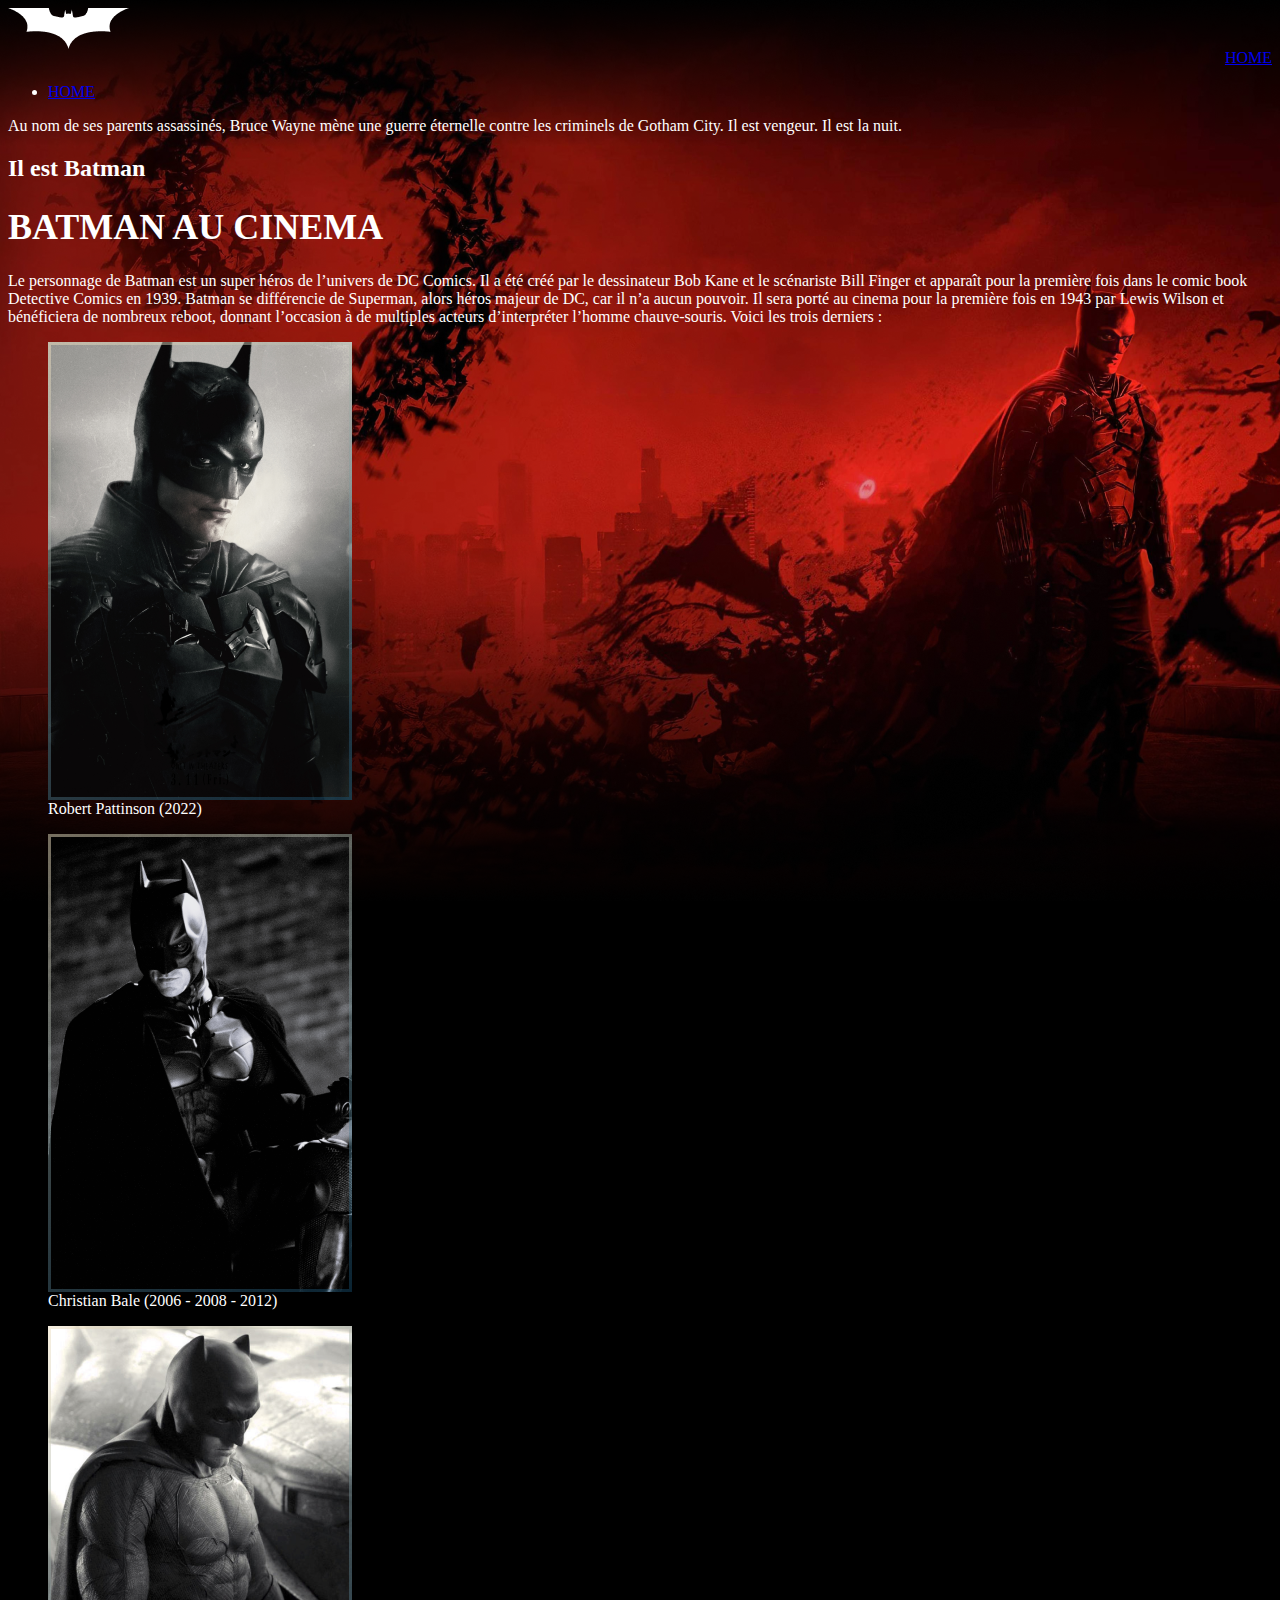
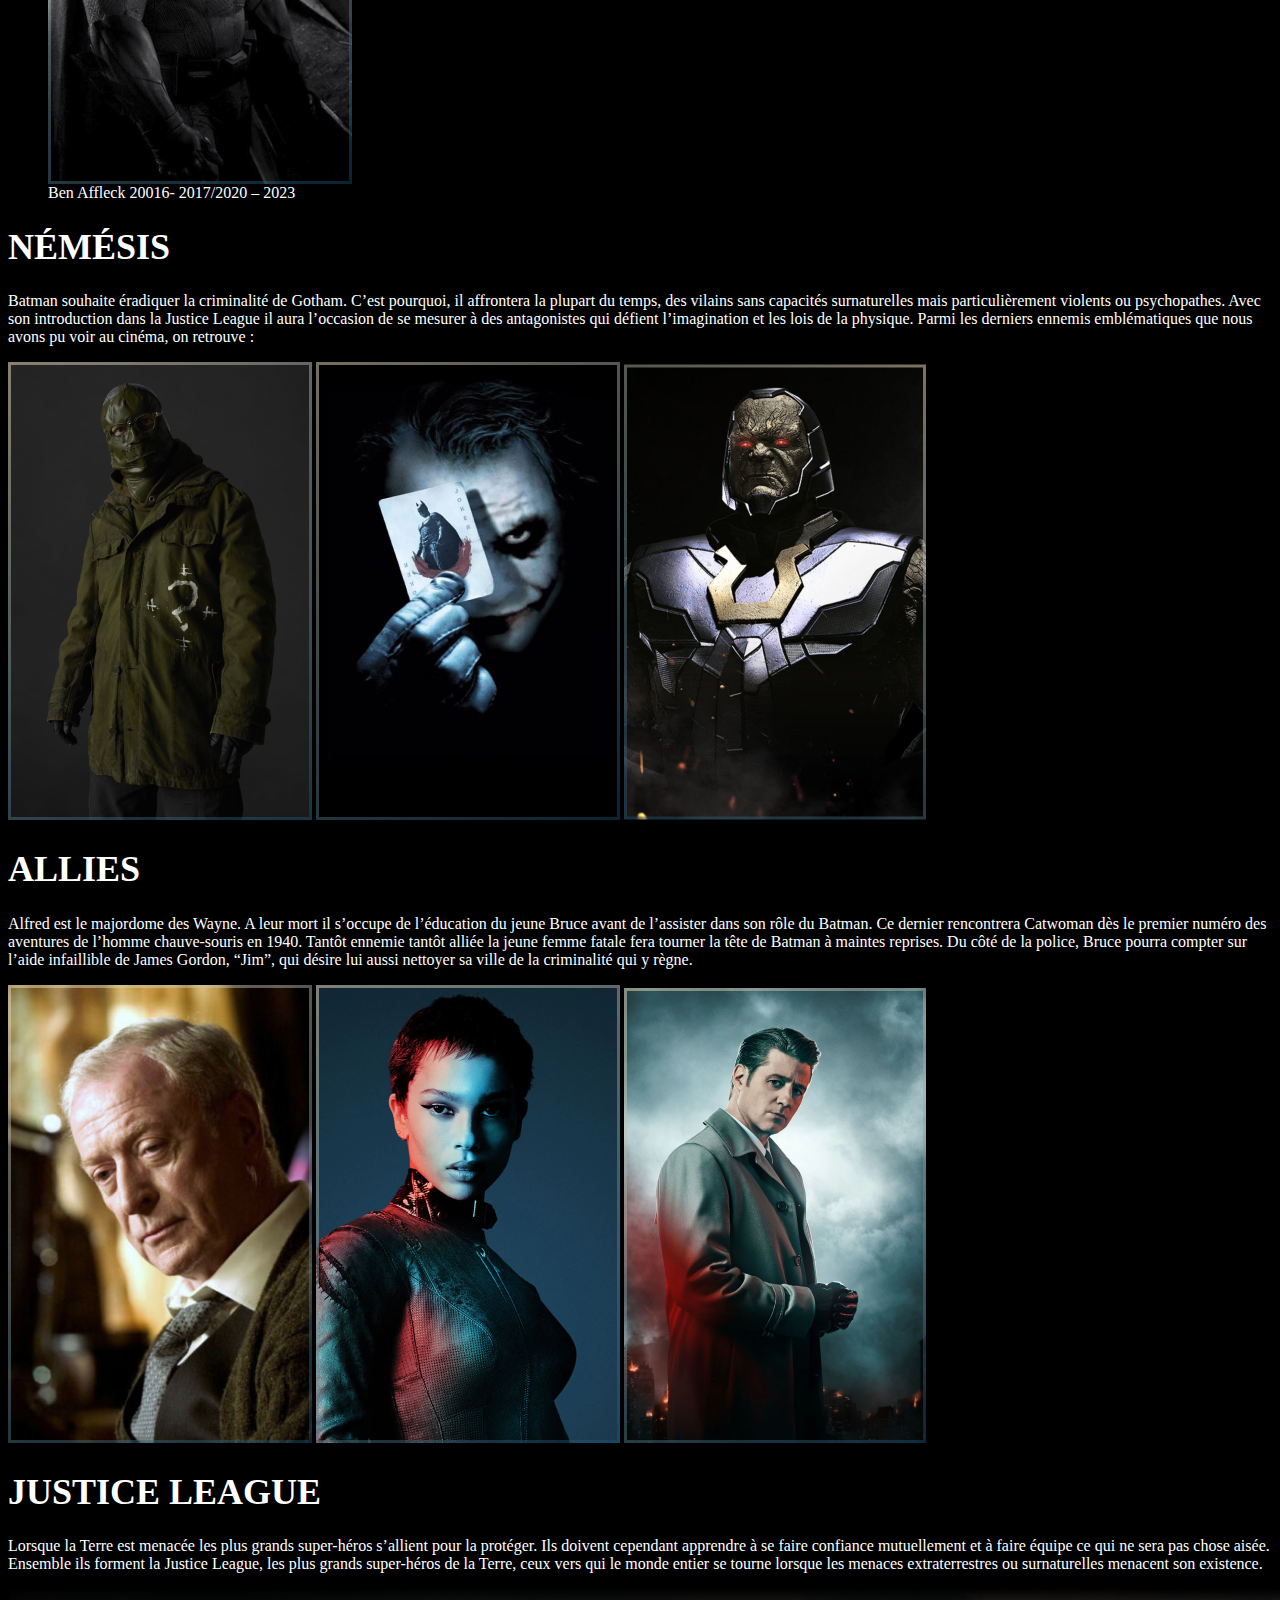
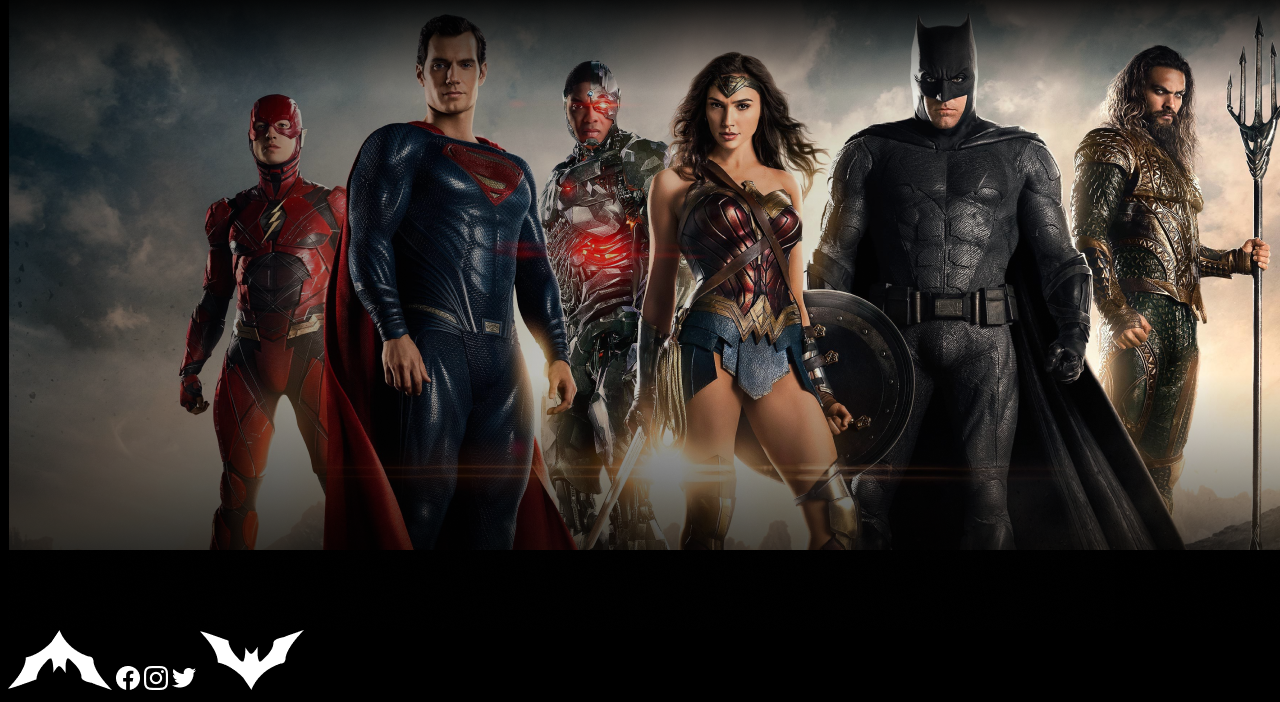
==== index.html @ 9601259c "Add files via upload" ====
<!DOCTYPE>
<html lang="fr">
<head>
    <meta charset="UTF-8">
    <meta http-equiv="X-UA-Compatible" content="IE=edge">
    <meta name="viewport" content="width=device-width, initial-scale=1.0">
    <title>SAYNA-HTMLCSS-BATMAN1</title>
    <link rel="stylesheet" href="styles/styles.css">
</head>
<body>
   <header id="header">
<nav class="container">

    <img src="images/Logos/logohome.png" title="logo" alt="logo home">
    <div id="accueil">
        <a href="/index.html">HOME </a> 
    </div>
        
    <ul>
        <li> <a href="/index.html">HOME </a> </li>
    </ul>
</nav>
<div class="container">
    <div class="context">
        <p>Au nom de ses parents assassinés, Bruce Wayne mène une guerre éternelle contre les criminels de Gotham City. Il est vengeur. Il est la nuit.</p>  

    <h2>Il est Batman</h2>
    </div>
</div>

   </header> 
   <main>
       <section>
           <h1>BATMAN AU CINEMA</h1>
           <p>Le personnage de Batman est un super héros de l’univers de DC Comics. Il a été créé par le dessinateur Bob Kane et le scénariste Bill Finger et apparaît pour la première fois dans le comic book Detective Comics en 1939. Batman se différencie de Superman, alors héros majeur de DC, car il n’a aucun pouvoir. Il sera porté au cinema pour la première fois en 1943 par Lewis Wilson et bénéficiera de nombreux reboot, donnant l’occasion à de multiples acteurs d’interpréter l’homme chauve-souris. Voici les trois derniers :</p>
      
       <figure> 
        <img src="images/Illustrations/Bathome2.png" alt="robert pattinson">
        <figcaption>
            Robert Pattinson (2022)
        </figcaption>
       </figure> 
        
     
       <figure><img src="images/Illustrations/Bathome3.png" alt="Christian Bale">
    <figcaption>Christian Bale (2006 - 2008 - 2012)</figcaption></figure>
    <figure>
        <img src="images/Illustrations/Bathome4.png" alt="ben affleck">
        <figcaption>Ben Affleck 20016- 2017/2020 – 2023</figcaption>    
    </figure>   
    
        </section>

       <section>
           <h1>NÉMÉSIS</h1>
           <p>
            Batman souhaite éradiquer la criminalité de Gotham. C’est pourquoi, il affrontera la plupart du temps, des vilains sans capacités surnaturelles mais particulièrement violents ou psychopathes. Avec son introduction dans la Justice League il aura l’occasion de se mesurer à des antagonistes qui défient l’imagination et les lois de la physique. Parmi les derniers ennemis emblématiques que nous avons pu voir au cinéma, on retrouve :
           </p>
           <img src="images/Illustrations/Bathome5.png">
           <img src="images/Illustrations/Bathome6.png">
           <img src="images/Illustrations/Bathome7.png">

       </section>

       <section>
          <h1>
            ALLIES
          </h1>
            <p>
            Alfred est le majordome des Wayne. A leur mort il s’occupe de l’éducation du jeune Bruce avant de l’assister dans son rôle du Batman. Ce dernier rencontrera Catwoman dès le premier numéro des aventures de l’homme chauve-souris en 1940. Tantôt ennemie tantôt alliée la jeune femme fatale fera tourner la tête de Batman à maintes reprises. Du côté de la police, Bruce pourra compter sur l’aide infaillible de James Gordon, “Jim”, qui désire lui aussi nettoyer sa ville de la criminalité qui y règne.
            </p>
            <img src="images/Illustrations/Bathome9.png">
            <img src="images/Illustrations/Bathome8.png">
            <img src="images/Illustrations/Bathome10.png">
       </section>
<section>
    <h1> JUSTICE LEAGUE</h1>
    <p>Lorsque la Terre est menacée les plus grands super-héros s’allient pour la protéger. Ils doivent cependant apprendre à se faire confiance mutuellement et à faire équipe ce qui ne sera pas chose aisée. Ensemble ils forment la Justice League, les plus grands super-héros de la Terre, ceux vers qui le monde entier se tourne lorsque les menaces extraterrestres ou surnaturelles menacent son existence.</p>
<img src="images/Illustrations/Bathome11.png">
</section>

   </main>
   <aside>
       <img src="images/Logos/logo_bat_flèche.png">
       <img src="images/Logos/icon_facebook.png">
       <img src="images/Logos/icon_ig.png">
       <img src="images/Logos/icon_tw.png">
       <img src="images/Logos/logo_bat_flèche_2.png">

   </aside>
   <footer></footer>
</body>
</html>
---- styles/styles.css ----
body{
background-color: black;
background-image: url(../images/Illustrations/Bathome1.png);
background-repeat: no-repeat;
background-attachment: scroll;
color: #FFFF;
}
h1{
    font-family: url(/fonts/Rajdhani/Rajdhani-Medium.ttf);
    font-size: 36px;
}
#accueil{
    text-align: right;
    color: #FFFF;
}
figure{
    display: block;
  margin-top: 1em;
  margin-bottom: 1em;
  margin-left: 40px;
  margin-right: 40px;
}
aside
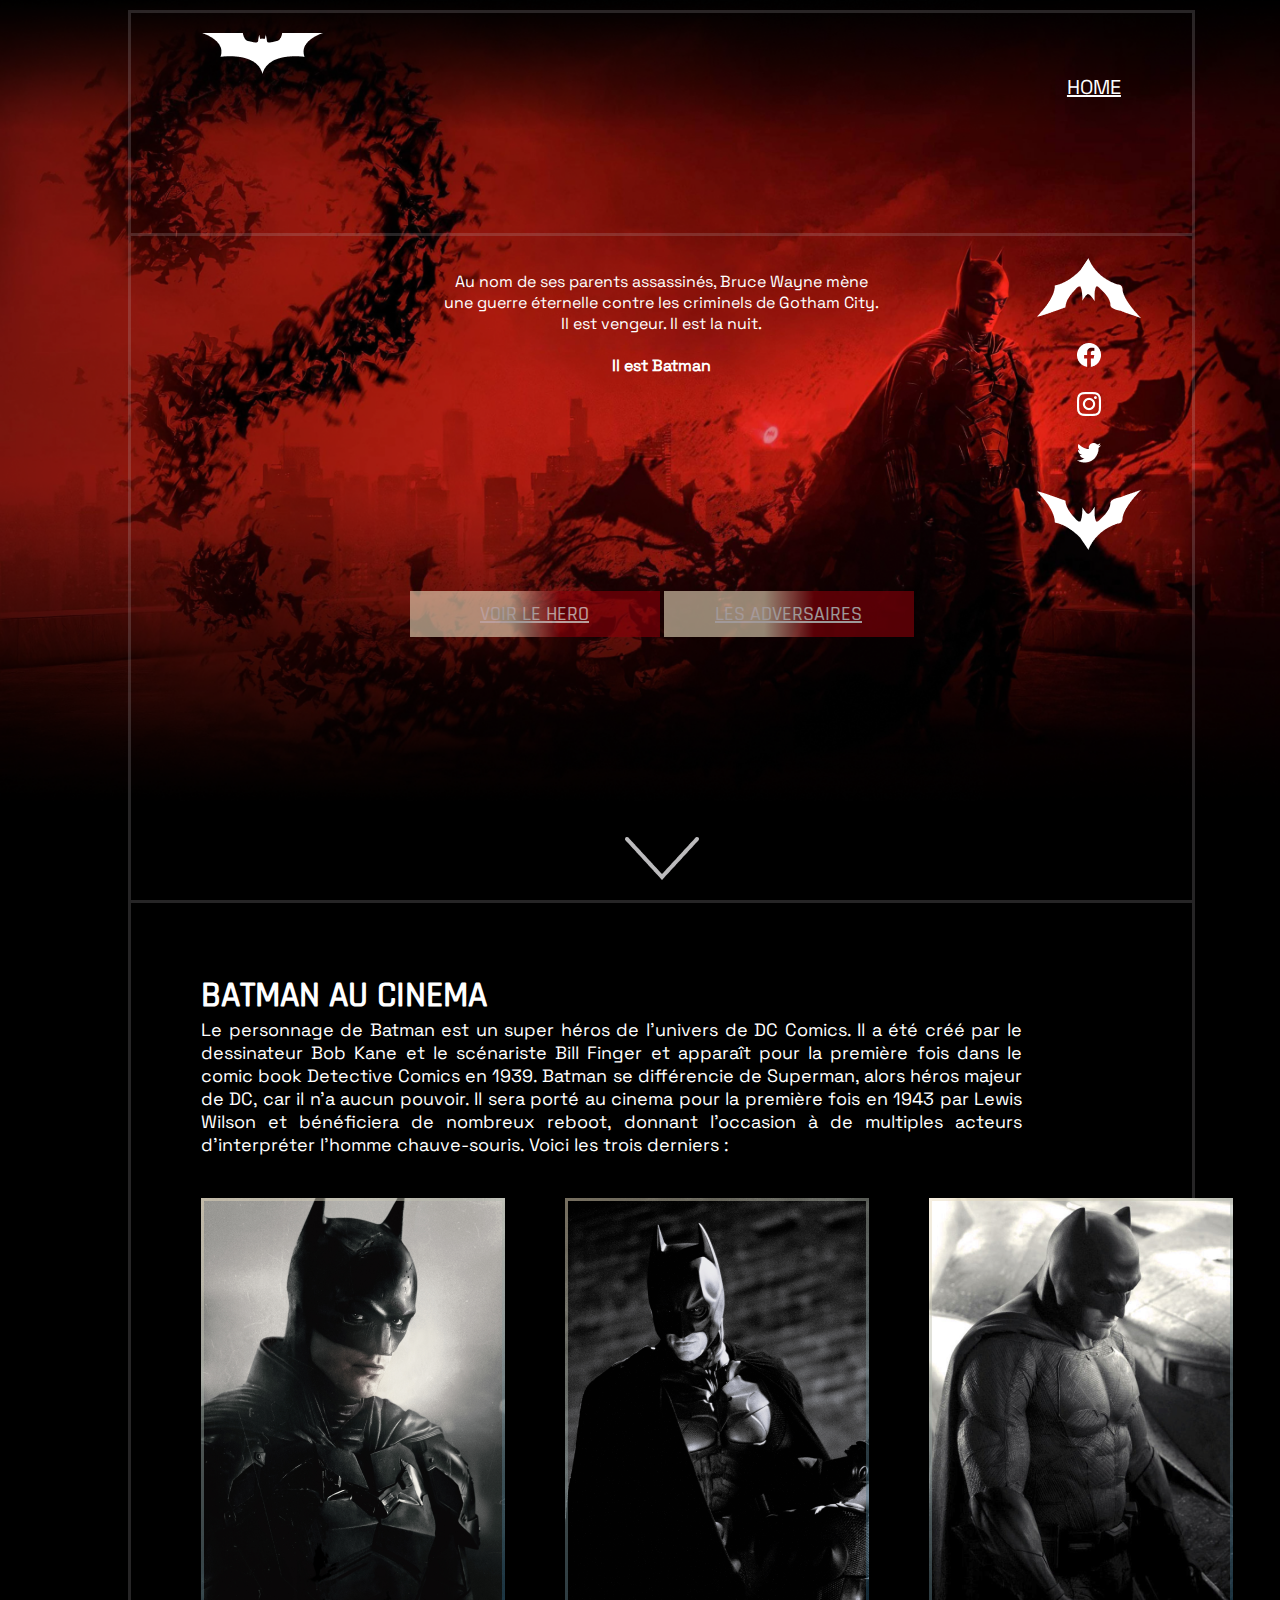
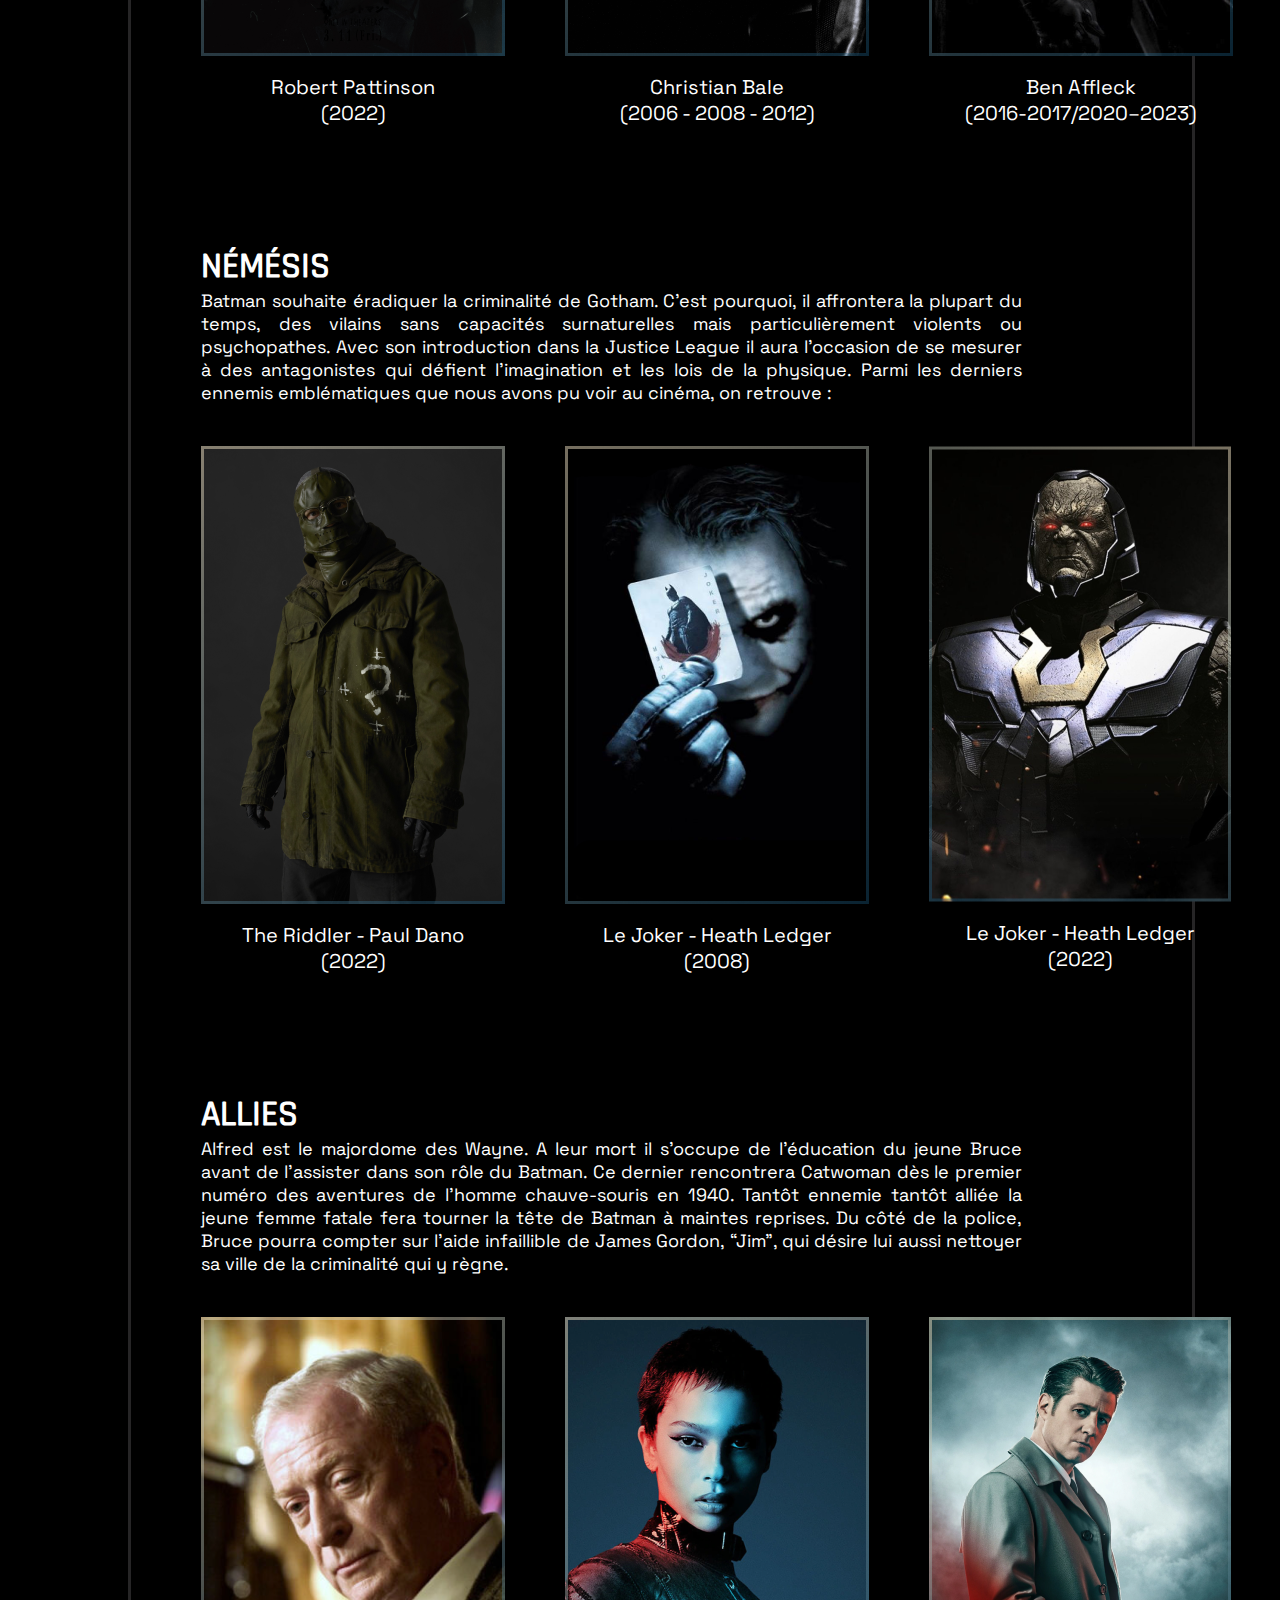
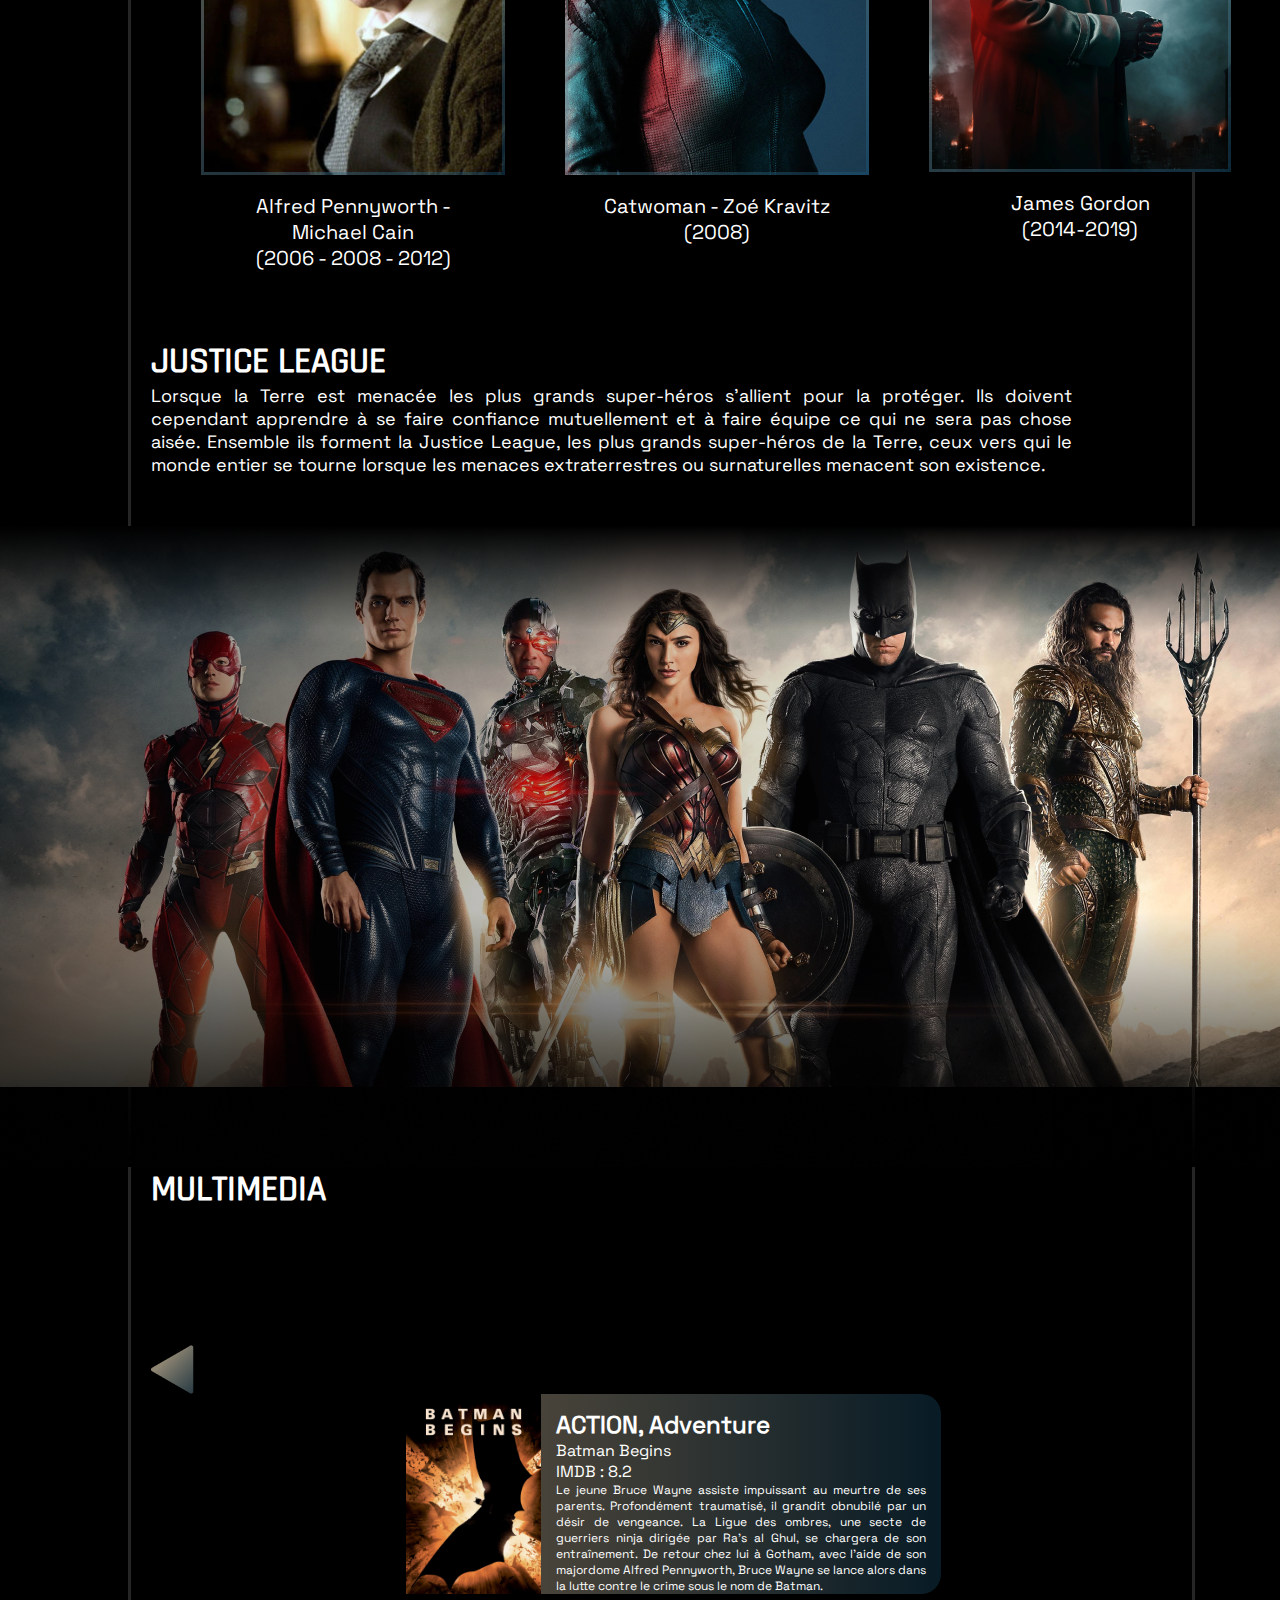
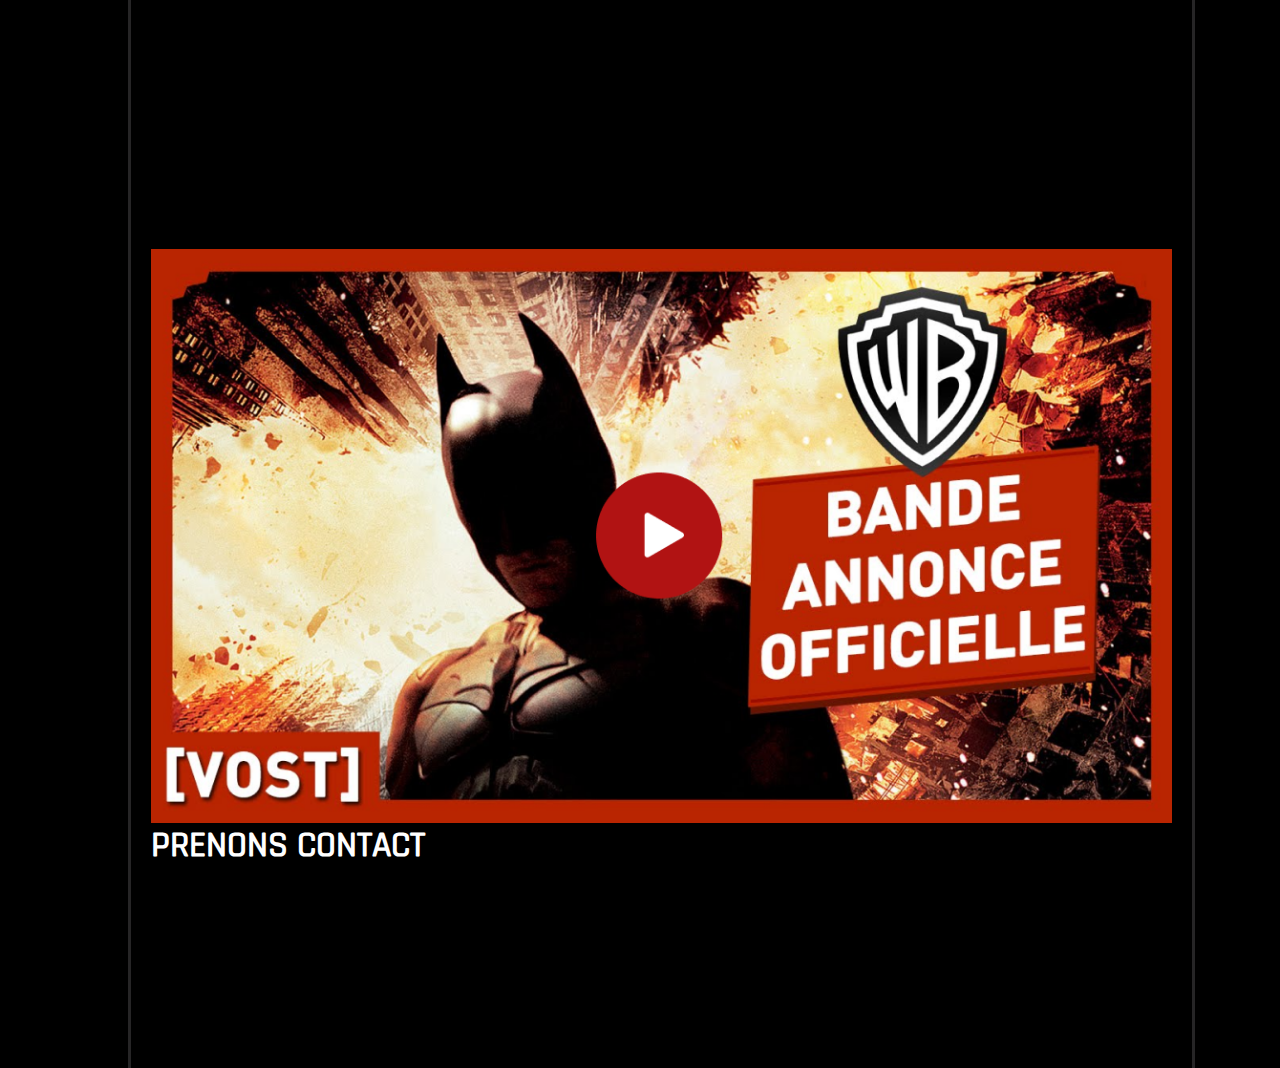
==== commit ab03600f: "Add files via upload" ====
--- a/index.html
+++ b/index.html
@@ -9,85 +9,142 @@
 </head>
 <body>
    <header id="header">
-<nav class="container">
+       <!--Barre de navigation Home+logo-->
+        <nav class="container">
+            <a href="index.html">
+            <img class="logo" src="images/Logos/logohome.png" title="logo" alt="logo home">
+            </a>
+            <div id="accueil"><a class="home-btn" href="index.html" target="blank">HOME </a></div>
+        </nav>
+    </header>     
+    <!--navigation a droite, logo social-->
+        <div>
+            <aside>
+                <a href="#header"><img src="images/Logos/logo_bat_flèche.png"></a><br>
+                <img src="images/Logos/icon_facebook.png" alt="logofacebook" ><br>
+                <img src="images/Logos/icon_ig.png" alt="logoinsta" ><br>
+                <img src="images/Logos/icon_tw.png" alt="logotw" ><br>
+                <img src="images/Logos/logo_bat_flèche_2.png"> 
+            </aside>
+        </div>
+  
+   <!--Texte Intro, bouton-->
+   <div class="intro">
+        <div class="context">
+            <p>Au nom de ses parents assassinés, Bruce Wayne mène <br/> une guerre éternelle contre les criminels de Gotham City. <br/> Il est vengeur. Il est la nuit.</p> <br>
 
-    <img src="images/Logos/logohome.png" title="logo" alt="logo home">
-    <div id="accueil">
-        <a href="/index.html">HOME </a> 
+           <strong>Il est Batman</strong>
+        </div>
+        <div class="btn">
+            <button class="bouton" type="button"><a href="#cinema" class="btn">VOIR LE HERO</a></button>
+            <button class="bouton" type="button"><a href="#nemesis" class="btn"> LES ADVERSAIRES</a></button>
+        </div> 
+        <div class="fleche">
+<img src="./images/Logos/flèche_down_header.png">
+        </div>
     </div>
+           
+    
         
-    <ul>
-        <li> <a href="/index.html">HOME </a> </li>
-    </ul>
-</nav>
-<div class="container">
-    <div class="context">
-        <p>Au nom de ses parents assassinés, Bruce Wayne mène une guerre éternelle contre les criminels de Gotham City. Il est vengeur. Il est la nuit.</p>  
-
-    <h2>Il est Batman</h2>
-    </div>
-</div>
-
-   </header> 
+    <!--Contenu cinema-->
    <main>
-       <section>
+       <section id="cinema" class="--Contenu">
            <h1>BATMAN AU CINEMA</h1>
-           <p>Le personnage de Batman est un super héros de l’univers de DC Comics. Il a été créé par le dessinateur Bob Kane et le scénariste Bill Finger et apparaît pour la première fois dans le comic book Detective Comics en 1939. Batman se différencie de Superman, alors héros majeur de DC, car il n’a aucun pouvoir. Il sera porté au cinema pour la première fois en 1943 par Lewis Wilson et bénéficiera de nombreux reboot, donnant l’occasion à de multiples acteurs d’interpréter l’homme chauve-souris. Voici les trois derniers :</p>
-      
-       <figure> 
-        <img src="images/Illustrations/Bathome2.png" alt="robert pattinson">
-        <figcaption>
-            Robert Pattinson (2022)
-        </figcaption>
-       </figure> 
-        
-     
-       <figure><img src="images/Illustrations/Bathome3.png" alt="Christian Bale">
-    <figcaption>Christian Bale (2006 - 2008 - 2012)</figcaption></figure>
-    <figure>
-        <img src="images/Illustrations/Bathome4.png" alt="ben affleck">
-        <figcaption>Ben Affleck 20016- 2017/2020 – 2023</figcaption>    
-    </figure>   
-    
+           <p class="txt1">Le personnage de Batman est un super héros de l’univers de DC Comics. Il a été créé par le dessinateur Bob Kane et le scénariste Bill Finger et apparaît pour la première fois dans le comic book Detective Comics en 1939. Batman se différencie de Superman, alors héros majeur de DC, car il n’a aucun pouvoir. Il sera porté au cinema pour la première fois en 1943 par Lewis Wilson et bénéficiera de nombreux reboot, donnant l’occasion à de multiples acteurs d’interpréter l’homme chauve-souris. Voici les trois derniers :</p>
+            <br> <br>
+           <div style="display: inline-flex;">
+                <div>
+                    <img src="images/Illustrations/Bathome2.png" alt="robert pattinson"> <br>
+                    <p>Robert Pattinson <br> (2022) </p>
+                </div>
+                <div>
+                    <img src="images/Illustrations/Bathome3.png" alt="Christian Bale"> <br>
+                    <p>Christian Bale <br>(2006 - 2008 - 2012)</p>
+                </div>
+                <div>
+                    <img src="images/Illustrations/Bathome4.png" alt="ben affleck"> <br>
+                    <p>Ben Affleck <br>(2016-2017/2020–2023) </p>
+                </div>
+               
+            </div>
         </section>
 
-       <section>
+       <section id="nemesis" class="--Contenu">
            <h1>NÉMÉSIS</h1>
-           <p>
-            Batman souhaite éradiquer la criminalité de Gotham. C’est pourquoi, il affrontera la plupart du temps, des vilains sans capacités surnaturelles mais particulièrement violents ou psychopathes. Avec son introduction dans la Justice League il aura l’occasion de se mesurer à des antagonistes qui défient l’imagination et les lois de la physique. Parmi les derniers ennemis emblématiques que nous avons pu voir au cinéma, on retrouve :
-           </p>
-           <img src="images/Illustrations/Bathome5.png">
-           <img src="images/Illustrations/Bathome6.png">
-           <img src="images/Illustrations/Bathome7.png">
-
+           <p class="txt2">Batman souhaite éradiquer la criminalité de Gotham. C’est pourquoi, il affrontera la plupart du temps, des vilains sans capacités surnaturelles mais particulièrement violents ou psychopathes. Avec son introduction dans la Justice League il aura l’occasion de se mesurer à des antagonistes qui défient l’imagination et les lois de la physique. Parmi les derniers ennemis emblématiques que nous avons pu voir au cinéma, on retrouve :</p>
+           <br> <br>
+           <div style="display: inline-flex;">
+                <div>
+                    <img src="images/Illustrations/Bathome5.png">
+                    <p>The Riddler - Paul Dano <br> (2022) </p>
+                </div>
+                <div>
+                    <img src="images/Illustrations/Bathome6.png">
+                    <p>Le Joker - Heath Ledger <br>(2008)</p>
+                </div>
+            
+                <div>
+                    <img src="images/Illustrations/Bathome7.png">
+                    <p>Le Joker - Heath Ledger <br>(2022)</p>
+                </div>
+                
+           </div>
        </section>
 
-       <section>
-          <h1>
-            ALLIES
-          </h1>
-            <p>
-            Alfred est le majordome des Wayne. A leur mort il s’occupe de l’éducation du jeune Bruce avant de l’assister dans son rôle du Batman. Ce dernier rencontrera Catwoman dès le premier numéro des aventures de l’homme chauve-souris en 1940. Tantôt ennemie tantôt alliée la jeune femme fatale fera tourner la tête de Batman à maintes reprises. Du côté de la police, Bruce pourra compter sur l’aide infaillible de James Gordon, “Jim”, qui désire lui aussi nettoyer sa ville de la criminalité qui y règne.
-            </p>
-            <img src="images/Illustrations/Bathome9.png">
-            <img src="images/Illustrations/Bathome8.png">
-            <img src="images/Illustrations/Bathome10.png">
-       </section>
-<section>
-    <h1> JUSTICE LEAGUE</h1>
-    <p>Lorsque la Terre est menacée les plus grands super-héros s’allient pour la protéger. Ils doivent cependant apprendre à se faire confiance mutuellement et à faire équipe ce qui ne sera pas chose aisée. Ensemble ils forment la Justice League, les plus grands super-héros de la Terre, ceux vers qui le monde entier se tourne lorsque les menaces extraterrestres ou surnaturelles menacent son existence.</p>
-<img src="images/Illustrations/Bathome11.png">
-</section>
+       <section id="allies" class="--Contenu">
+          <h1>ALLIES</h1>
+            <p class="txt3">Alfred est le majordome des Wayne. A leur mort il s’occupe de l’éducation du jeune Bruce avant de l’assister dans son rôle du Batman. Ce dernier rencontrera Catwoman dès le premier numéro des aventures de l’homme chauve-souris en 1940. Tantôt ennemie tantôt alliée la jeune femme fatale fera tourner la tête de Batman à maintes reprises. Du côté de la police, Bruce pourra compter sur l’aide infaillible de James Gordon, “Jim”, qui désire lui aussi nettoyer sa ville de la criminalité qui y règne.</p>
+            <br> <br>
+            <div style="display: inline-flex;">
+                
+                <div>
+                    <img src="images/Illustrations/Bathome9.png">
+                    <p>Alfred Pennyworth - Michael Cain <br>(2006 - 2008 - 2012)</p>
+                </div>
+                <div>
+                    <img src="images/Illustrations/Bathome8.png">
+                    <p>Catwoman - Zoé Kravitz<br>(2008)</p>
+                </div>
+              <div>
+                <img src="images/Illustrations/Bathome10.png">
+                <p>James Gordon<br>(2014-2019)</p>
+              </div>     
+            </div>
+        </section>
+        <section class="justice">
+            <h1> JUSTICE LEAGUE</h1>
+            <p class="txt4">Lorsque la Terre est menacée les plus grands super-héros s’allient pour la protéger. Ils doivent cependant apprendre à se faire confiance mutuellement et à faire équipe ce qui ne sera pas chose aisée. Ensemble ils forment la Justice League, les plus grands super-héros de la Terre, ceux vers qui le monde entier se tourne lorsque les menaces extraterrestres ou surnaturelles menacent son existence.</p>
+            <div>
+     <img src="images/Illustrations/Bathome11.png" alt="justiceleague">
 
-   </main>
-   <aside>
-       <img src="images/Logos/logo_bat_flèche.png">
-       <img src="images/Logos/icon_facebook.png">
-       <img src="images/Logos/icon_ig.png">
-       <img src="images/Logos/icon_tw.png">
-       <img src="images/Logos/logo_bat_flèche_2.png">
+            </div>
+        </section>
+        <!--Contenu multimedia-->
+        <section id="multimedia">
+            <h1>MULTIMEDIA</h1>
+            <div>
+               <div class="iconfleche"><img src="./images/Logos/icon_flèche_1.png" ></div> 
+                <div class="batbegins">
+                    <img src="./images/Illustrations/Bathome_ba1.png">
+                    <div class="action" style="display: block;">
+                        <h2>ACTION, Adventure</h2>
+                        <p>Batman Begins</p>
+                        <p>IMDB : 8.2</p>
+                        <p class="txt5">Le jeune Bruce Wayne assiste impuissant au meurtre de ses parents. Profondément traumatisé, il grandit obnubilé par un désir de vengeance. La Ligue des ombres, une secte de guerriers ninja dirigée par Ra's al Ghul, se chargera de son entraînement. De retour chez lui à Gotham, avec l'aide de son majordome Alfred Pennyworth, Bruce Wayne se lance alors dans la lutte contre le crime sous le nom de Batman.</p>
+                    </div>    
+                </div>
+            </div>
+            <div class="video">
+                <a href="https://www.youtube.com/watch?v=jXrFsn9pcZY">  <img src="./images/Illustrations/Bathome_ba2.png" alt="affiche multimedia" width="100%"></a>
+          
+            </div>
+        </section>
+        <section id="contact">
+<h1>PRENONS CONTACT</h1>
 
-   </aside>
+        </section>
    <footer></footer>
+    </main>
+   
 </body>
 </html>--- a/styles/styles.css
+++ b/styles/styles.css
@@ -1,23 +1,169 @@
+
+/*police*/ 
+
+@font-face{
+    font-family: 'Rajdhani-Medium';
+    src: local("Rajdhani"), url(../fonts/Rajdhani/Rajdhani-Medium.ttf)
+}
+@font-face{
+   font-family: 'SpaceGrotesk-Bold';
+   src: url(../fonts/SpaceGrotesk/SpaceGrotesk-Bold.ttf);
+}
+@font-face{
+    font-family: 'SpaceGrotesk-Regular';
+    src: url(../fonts/SpaceGrotesk/SpaceGrotesk-Regular.ttf);
+}
 body{
 background-color: black;
 background-image: url(../images/Illustrations/Bathome1.png);
+background-size: 100%;
+margin-top: 10;
 background-repeat: no-repeat;
 background-attachment: scroll;
-color: #FFFF;
+font-family: 'SpaceGrotesk-Regular';
+color: white;
 }
-h1{
-    font-family: url(/fonts/Rajdhani/Rajdhani-Medium.ttf);
+*{
+    margin: 0px;
+    padding: 0px;
+    box-sizing: border-box; 
+}
+header {
+    padding: 70px 102px 102px 102px;
+    border: 3px solid rgba(188, 187, 189, 0.2);
+    height: 132px;
+    padding: 20px;
+    padding-bottom: 200px;
+    border-bottom: none;
+    margin-left: 10%;
+    margin-right: 85px;
+
+}
+aside{
+    float: right;
+    position: fixed;
+    margin-left: 81%;
+    text-align: center;
+}
+aside img{
+    margin-top: 25px;
+}
+.container{
+    width: 90%;
+    margin: auto;
+}
+ .context{
+     text-align: center;
+
+}
+
+
+    h1{
+    font-family: 'Rajdhani-Medium';
     font-size: 36px;
 }
 #accueil{
     text-align: right;
     color: #FFFF;
 }
-figure{
+.home-btn{
+    color: #FFFF;
+    font-family: url(/fonts/Rajdhani/Rajdhani-Medium.ttf);
+    font-size: 20px;
+
+}
+.btn{
+    margin-top: 100px;
+    color: white;
+    text-align: center;
+}
+.fleche{
+    margin-top: 200px;
+   text-align: center;
+}
+main {
+    border: 3px solid rgba(188, 187, 189, 0.2);
+    padding: 20px;
+    padding-bottom: 200px;
+    border-top: none;
+    border-bottom: none;
+    margin-left: 10%;
+    margin-right: 85px;
+    text-align: justify;
+}
+.intro{
+    border: 3px solid rgba(188, 187, 189, 0.2);
+    padding: 20px;
+    margin-left: 10%;
+    margin-right: 85px
+}
+
+.bouton{
+    color: white;
+    border: none;
+    margin-top: 100px;
+   
+    padding: 10px 50px;
+    font-family: 'Rajdhani-Medium';
+    font-size: 20px;
+    background: linear-gradient(to right,rgb(237, 222, 191) 40%, rgb(138, 0, 9)60%);
+width: 250px;
+    display: inline-block;
+    text-align: center;
+    background-color: transparent;
+    opacity: 0.6;
+    
+}  
+
+.context{
+    text-align: center;
+    padding: 15px;
+    margin: 0 auto;
+}
+.txt1 , .txt2 , .txt3 , .txt4{
+    padding-right: 100px;
+    text-align: justify;
+    font-size: 18px;
+}
+.--Contenu{
+    padding: 50px ;
+}
+.--Contenu div div{
     display: block;
-  margin-top: 1em;
-  margin-bottom: 1em;
-  margin-left: 40px;
-  margin-right: 40px;
+    padding-right: 60px;
+    
+    
 }
-aside+.--Contenu div p{
+    text-align: center;
+    font-size: 20px;
+    margin: 18px;
+}
+
+.justice div{
+    margin-left: -20%;
+    margin-top: 50px;
+}
+/*contenu multimedia*/
+.iconfleche{
+    margin-top: 13% ;
+}
+.batbegins{
+    display: flex;
+    height: 200px;
+    margin-left: 25%;
+}
+.txt5{
+    font-size: 12px;
+}
+.action{
+    width: 400px;
+    padding: 15px;
+    background: linear-gradient(to right, rgba(240, 223, 191, 0.3),rgba(25,90,125,0.3));
+    border-top-right-radius: 20px;
+   border-bottom-right-radius: 20px;
+
+}
+.video{
+    margin-top: 25%;
+}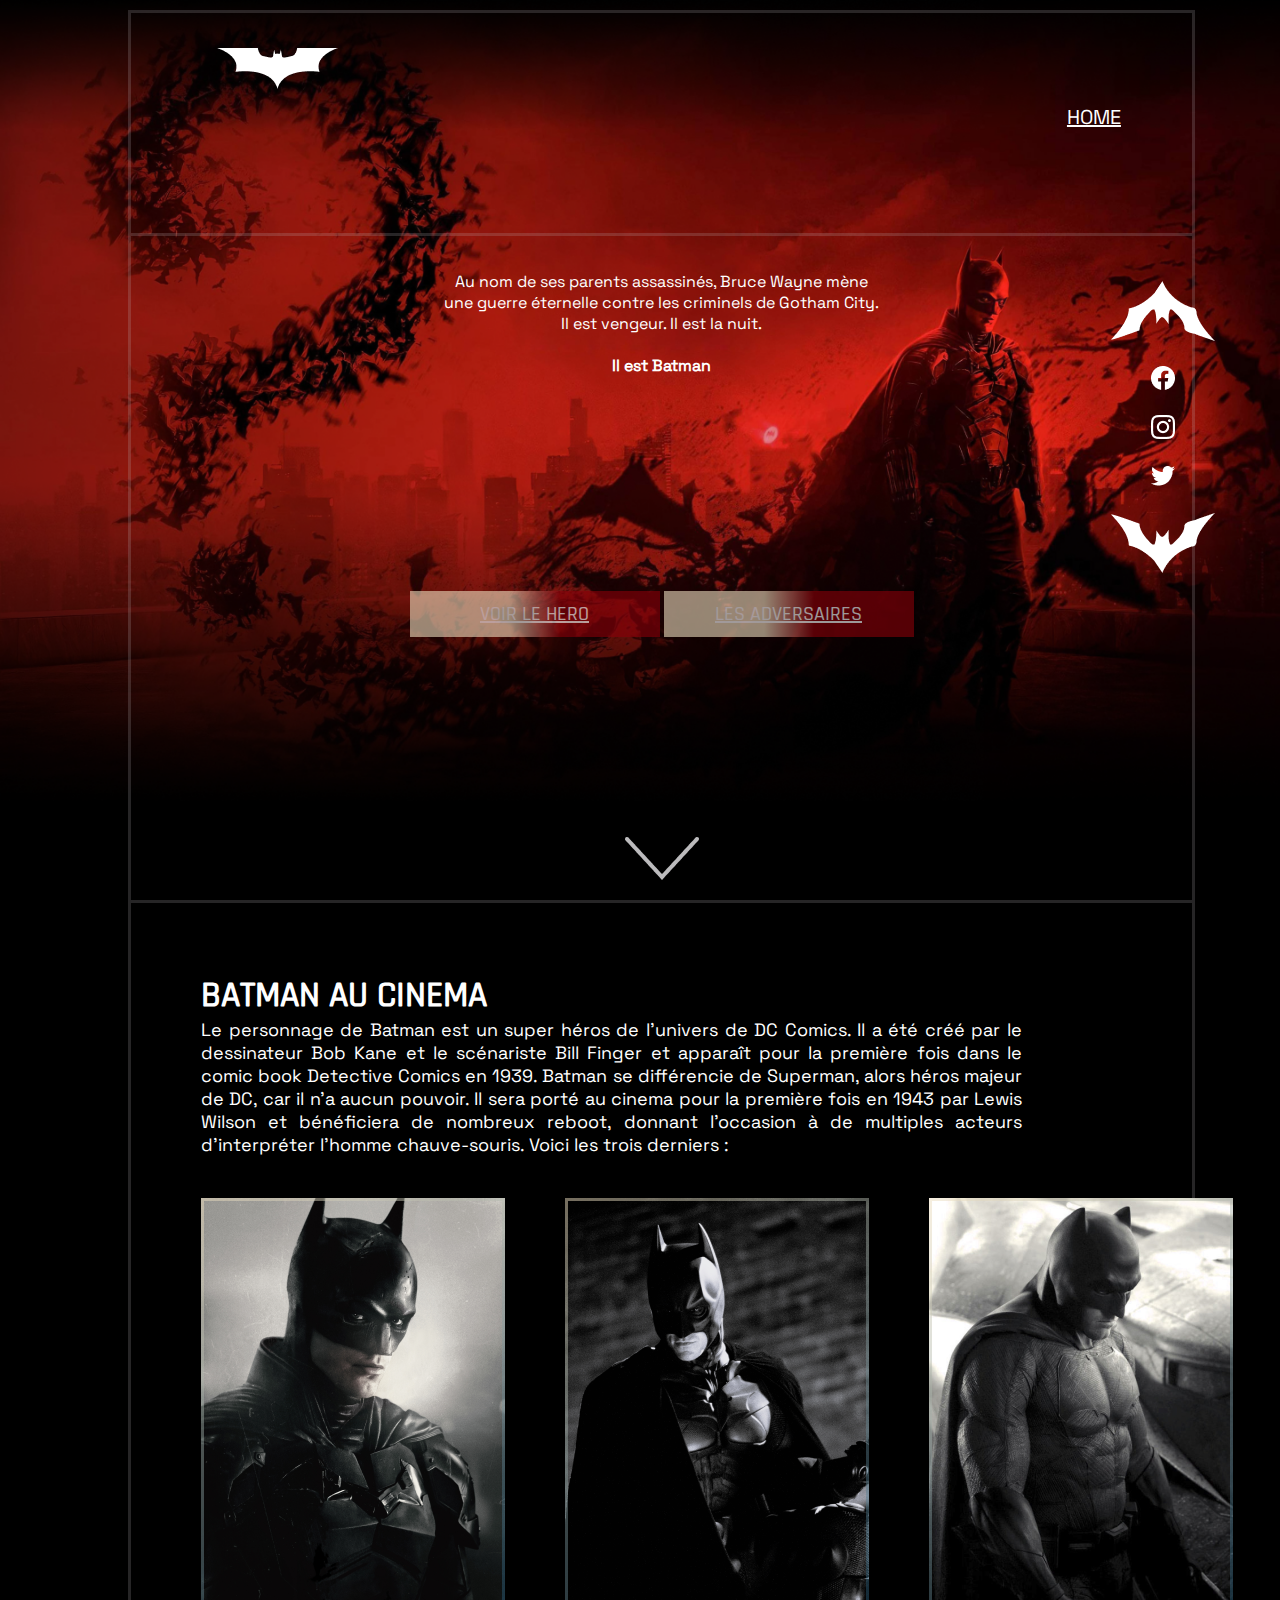
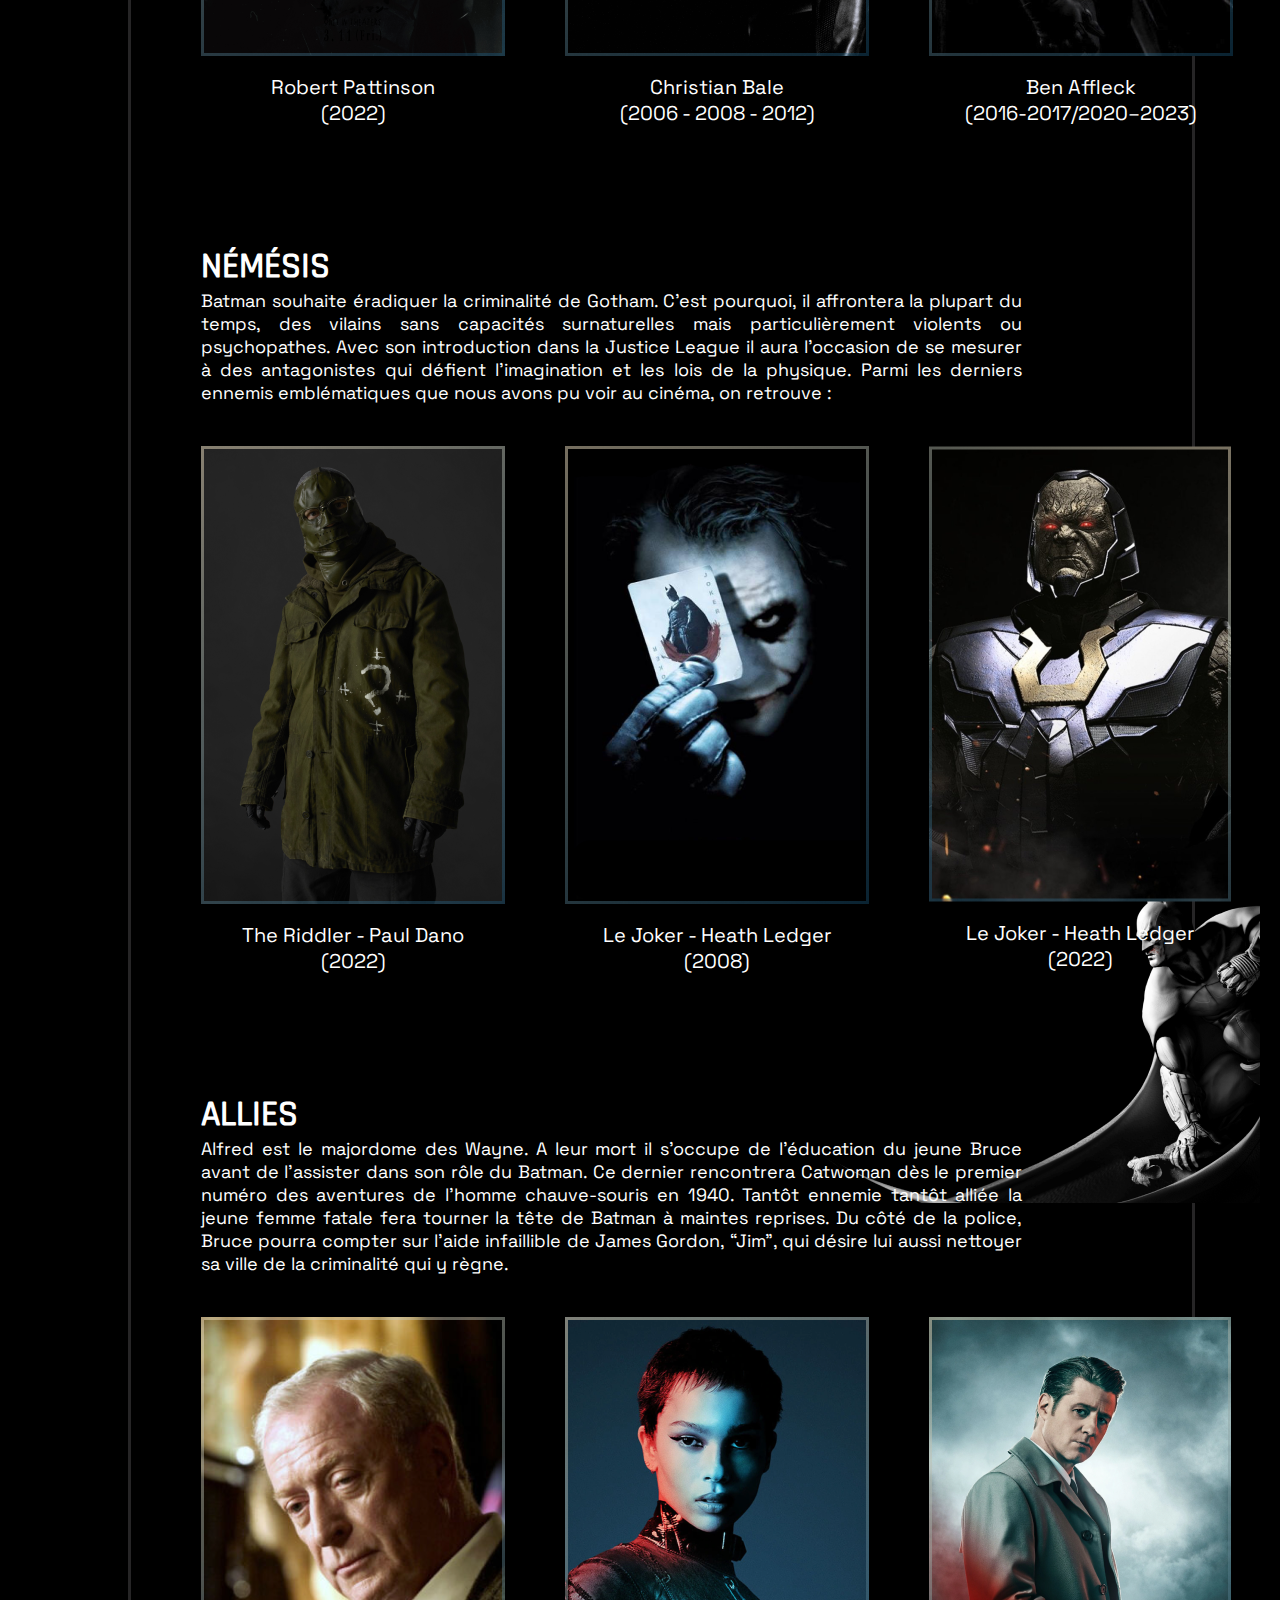
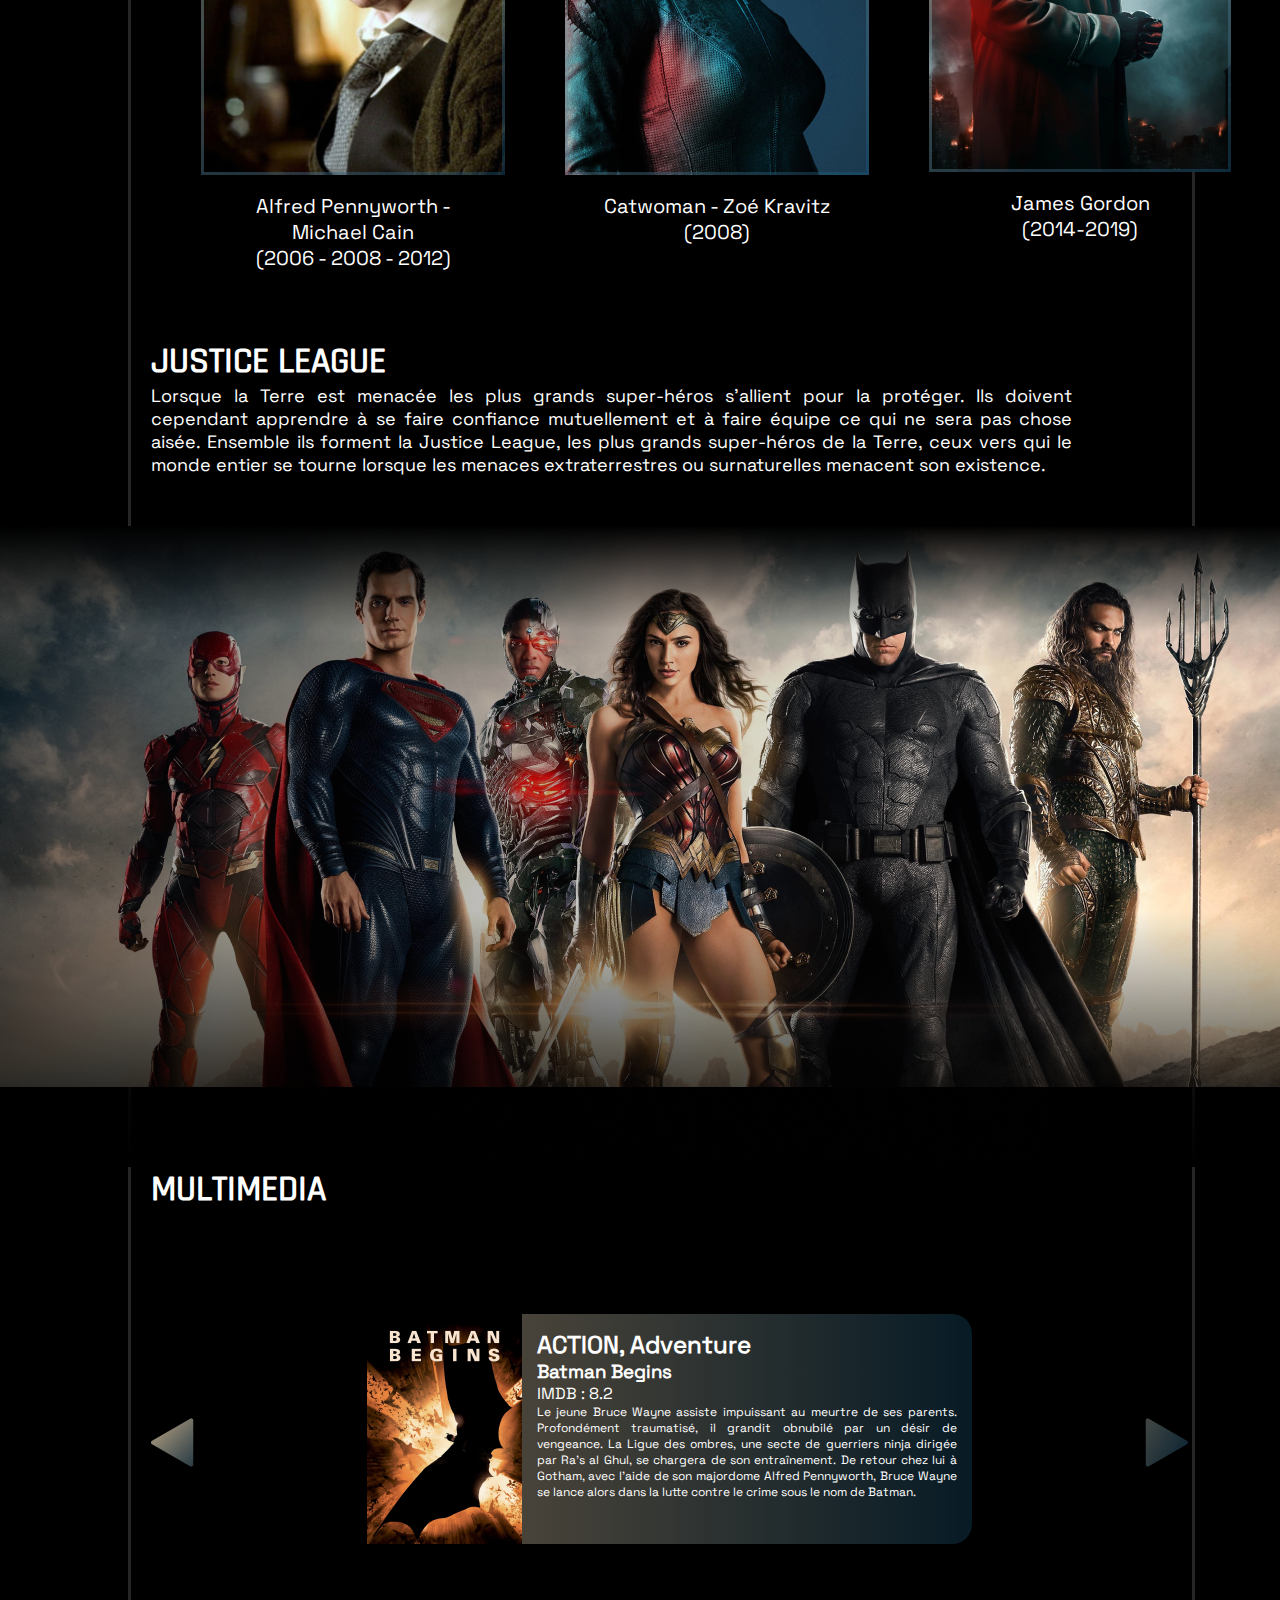
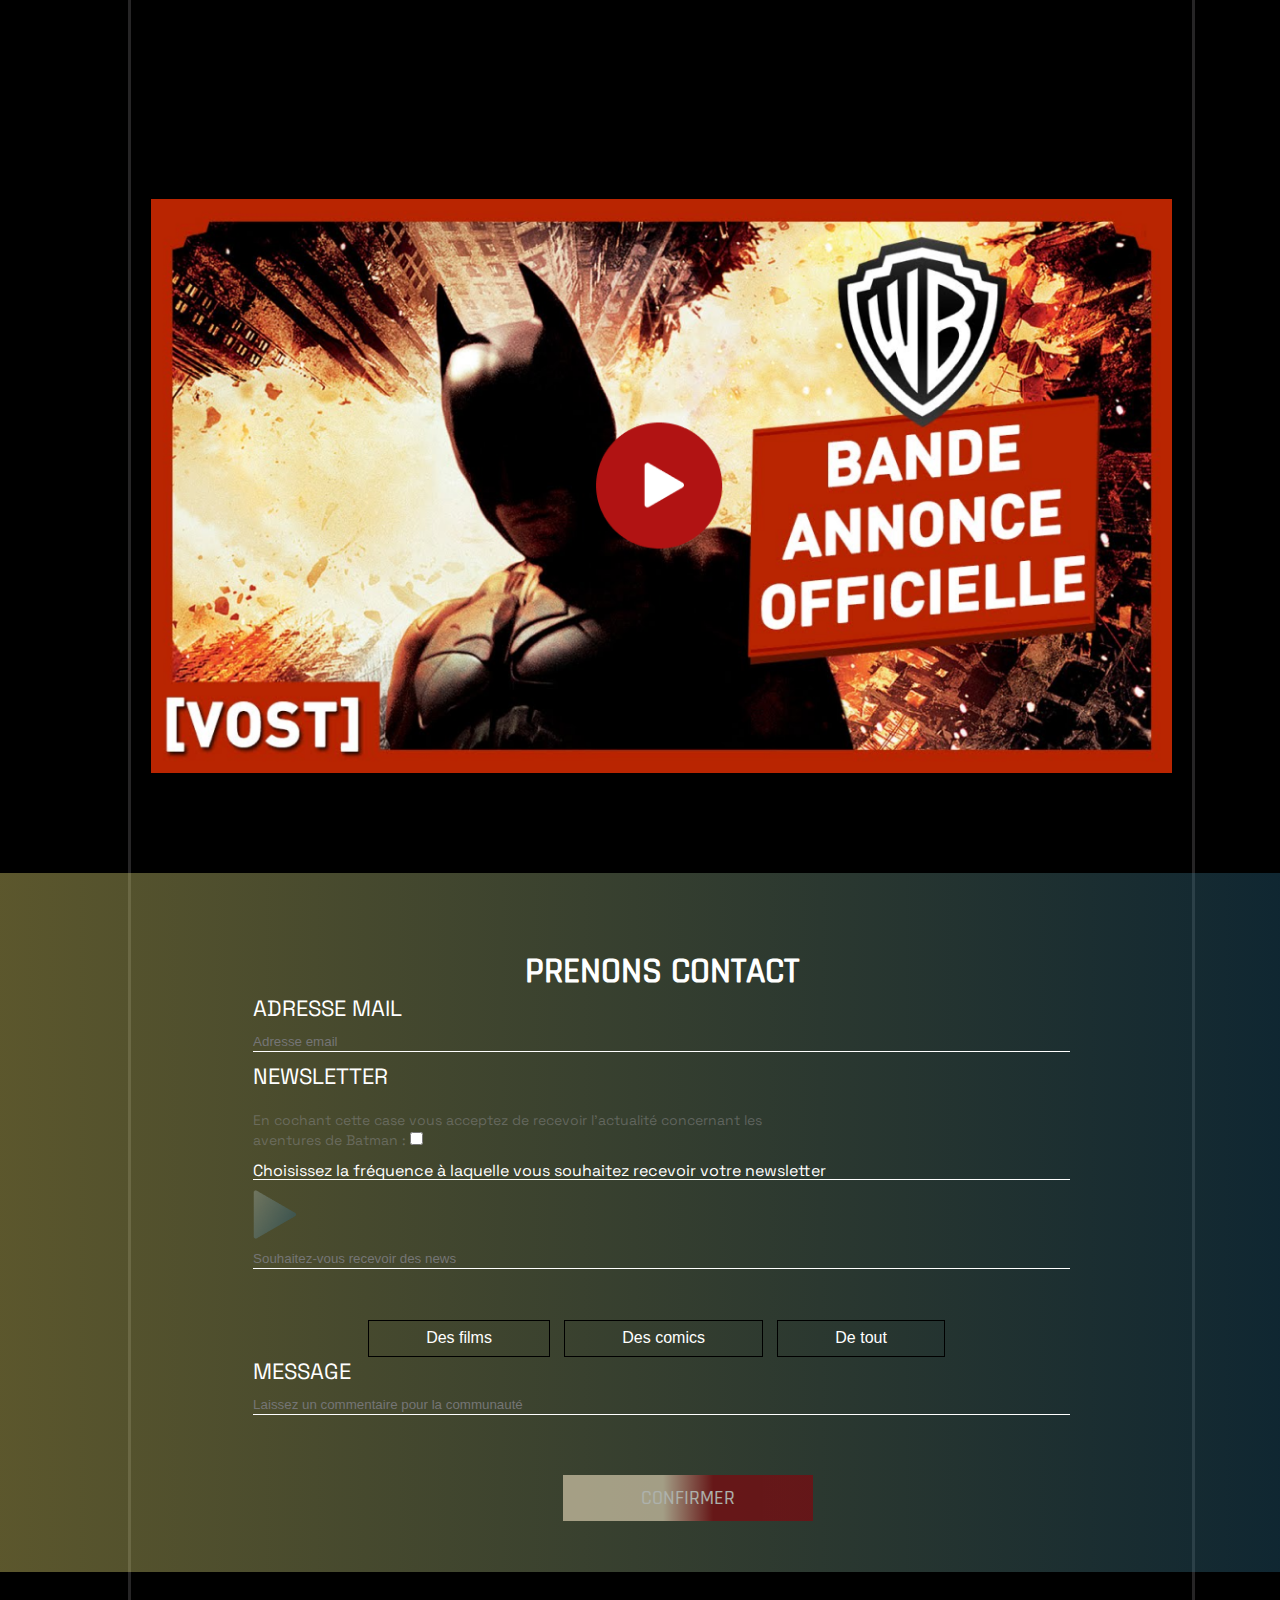
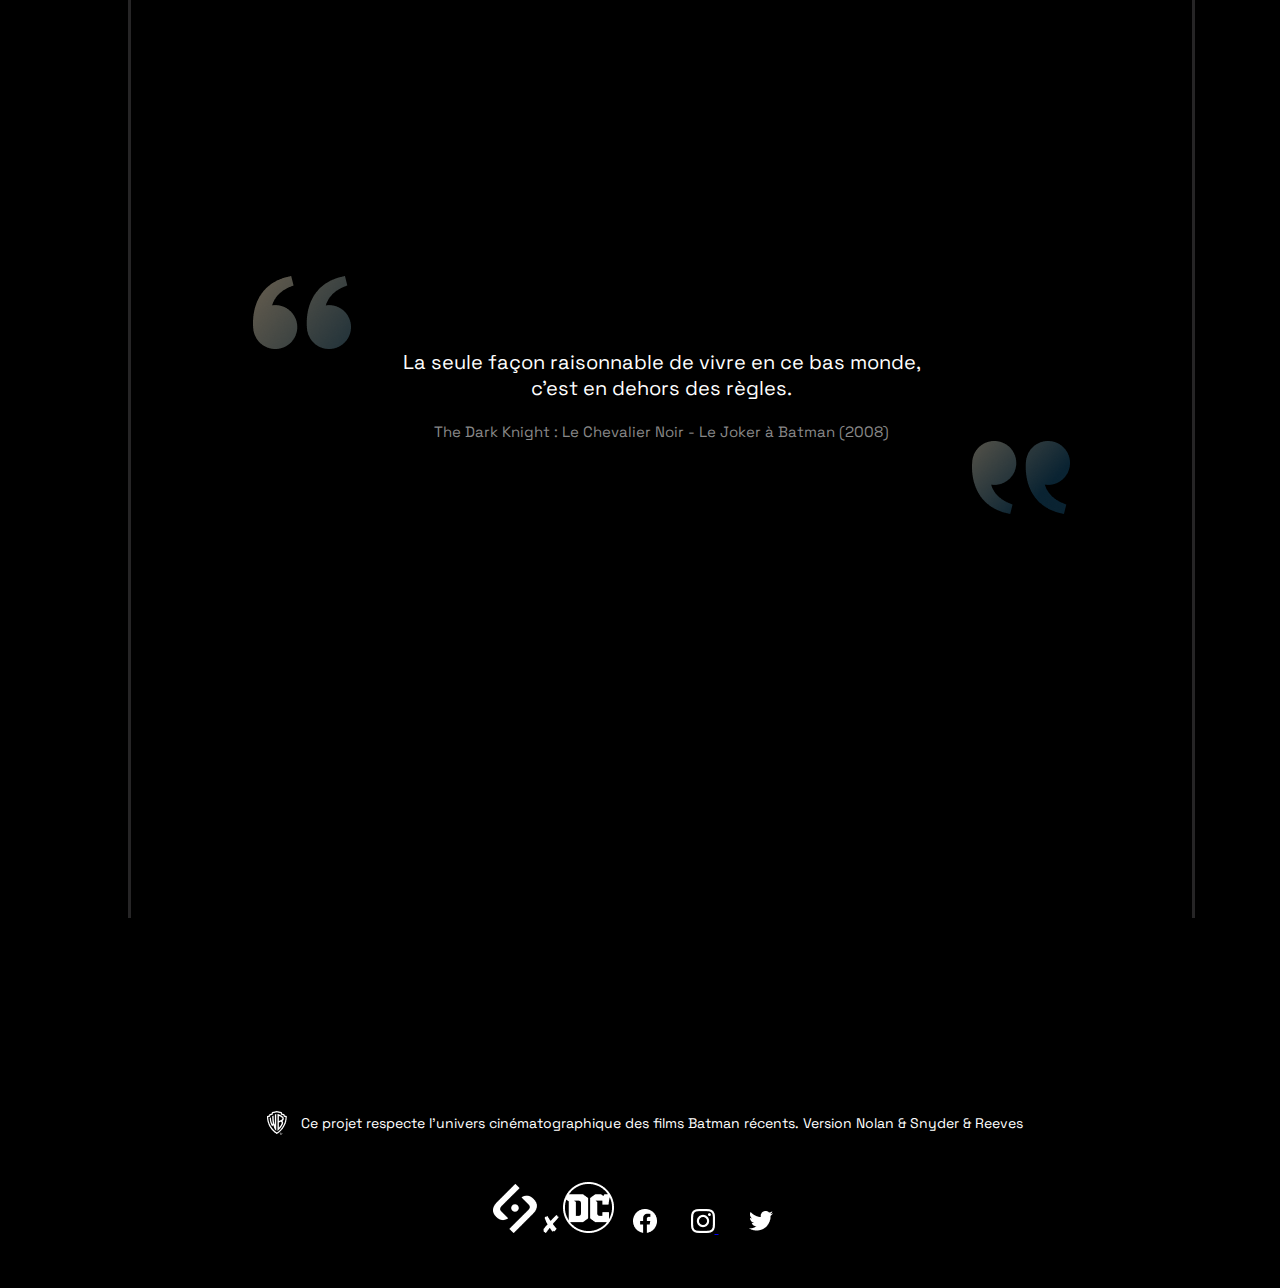
==== commit 0b839d3a: "Add files via upload" ====
--- a/index.html
+++ b/index.html
@@ -12,139 +12,197 @@
        <!--Barre de navigation Home+logo-->
         <nav class="container">
             <a href="index.html">
-            <img class="logo" src="images/Logos/logohome.png" title="logo" alt="logo home">
+                <img class="logo" src="images/Logos/logohome.png" title="logo" alt="logo home">
             </a>
-            <div id="accueil"><a class="home-btn" href="index.html" target="blank">HOME </a></div>
+            <div id="accueil"><a class="home-btn" href="index.html">HOME </a></div>
         </nav>
     </header>     
-    <!--navigation a droite, logo social-->
-        <div>
-            <aside>
-                <a href="#header"><img src="images/Logos/logo_bat_flèche.png"></a><br>
+    
+  
+   <!--Texte Intro, bouton-->
+   <div class="intro">
+       <div>
+           <!--navigation a droite, logo social-->
+        <aside>
+            <a href="#header"><img src="images/Logos/logo_bat_flèche.png"></a><br>
                 <img src="images/Logos/icon_facebook.png" alt="logofacebook" ><br>
                 <img src="images/Logos/icon_ig.png" alt="logoinsta" ><br>
                 <img src="images/Logos/icon_tw.png" alt="logotw" ><br>
-                <img src="images/Logos/logo_bat_flèche_2.png"> 
-            </aside>
-        </div>
-  
-   <!--Texte Intro, bouton-->
-   <div class="intro">
+            <a href="#footer"><img src="images/Logos/logo_bat_flèche_2.png"> </a>
+        </aside>   
+       </div>
+       <!--texte Il est Batman-->
         <div class="context">
             <p>Au nom de ses parents assassinés, Bruce Wayne mène <br/> une guerre éternelle contre les criminels de Gotham City. <br/> Il est vengeur. Il est la nuit.</p> <br>
-
            <strong>Il est Batman</strong>
         </div>
+           <!--Bouton-->
         <div class="btn">
             <button class="bouton" type="button"><a href="#cinema" class="btn">VOIR LE HERO</a></button>
             <button class="bouton" type="button"><a href="#nemesis" class="btn"> LES ADVERSAIRES</a></button>
-        </div> 
+        </div>
+        <!--fleche gris--> 
         <div class="fleche">
-<img src="./images/Logos/flèche_down_header.png">
+            <img src="./images/Logos/flèche_down_header.png">
         </div>
     </div>
-           
-    
+     
         
     <!--Contenu cinema-->
    <main>
        <section id="cinema" class="--Contenu">
            <h1>BATMAN AU CINEMA</h1>
-           <p class="txt1">Le personnage de Batman est un super héros de l’univers de DC Comics. Il a été créé par le dessinateur Bob Kane et le scénariste Bill Finger et apparaît pour la première fois dans le comic book Detective Comics en 1939. Batman se différencie de Superman, alors héros majeur de DC, car il n’a aucun pouvoir. Il sera porté au cinema pour la première fois en 1943 par Lewis Wilson et bénéficiera de nombreux reboot, donnant l’occasion à de multiples acteurs d’interpréter l’homme chauve-souris. Voici les trois derniers :</p>
-            <br> <br>
-           <div style="display: inline-flex;">
-                <div>
-                    <img src="images/Illustrations/Bathome2.png" alt="robert pattinson"> <br>
-                    <p>Robert Pattinson <br> (2022) </p>
-                </div>
-                <div>
-                    <img src="images/Illustrations/Bathome3.png" alt="Christian Bale"> <br>
-                    <p>Christian Bale <br>(2006 - 2008 - 2012)</p>
-                </div>
-                <div>
-                    <img src="images/Illustrations/Bathome4.png" alt="ben affleck"> <br>
-                    <p>Ben Affleck <br>(2016-2017/2020–2023) </p>
-                </div>
-               
-            </div>
-        </section>
-
-       <section id="nemesis" class="--Contenu">
+                <p class="txt1">Le personnage de Batman est un super héros de l’univers de DC Comics. Il a été créé par le dessinateur Bob Kane et le scénariste Bill Finger et apparaît pour la première fois dans le comic book Detective Comics en 1939. Batman se différencie de Superman, alors héros majeur de DC, car il n’a aucun pouvoir. Il sera porté au cinema pour la première fois en 1943 par Lewis Wilson et bénéficiera de nombreux reboot, donnant l’occasion à de multiples acteurs d’interpréter l’homme chauve-souris. Voici les trois derniers :</p>
+                    <br> <br>
+                <div style="display: inline-flex;" class="illustation">
+                        <div>
+                            <img src="images/Illustrations/Bathome2.png" alt="robert pattinson"> <br>
+                            <p>Robert Pattinson <br> (2022) </p>
+                        </div>
+                        <div>
+                            <img src="images/Illustrations/Bathome3.png" alt="Christian Bale"> <br>
+                            <p>Christian Bale <br>(2006 - 2008 - 2012)</p>
+                        </div>
+                        <div>
+                            <img src="images/Illustrations/Bathome4.png" alt="ben affleck"> <br>
+                            <p>Ben Affleck <br>(2016-2017/2020–2023) </p>
+                        </div>
+                    
+                    </div>
+           
+        </section>
+        <!--illustration 1 -->  
+        <section id="nemesis" class="--Contenu">
            <h1>NÉMÉSIS</h1>
-           <p class="txt2">Batman souhaite éradiquer la criminalité de Gotham. C’est pourquoi, il affrontera la plupart du temps, des vilains sans capacités surnaturelles mais particulièrement violents ou psychopathes. Avec son introduction dans la Justice League il aura l’occasion de se mesurer à des antagonistes qui défient l’imagination et les lois de la physique. Parmi les derniers ennemis emblématiques que nous avons pu voir au cinéma, on retrouve :</p>
-           <br> <br>
-           <div style="display: inline-flex;">
-                <div>
-                    <img src="images/Illustrations/Bathome5.png">
-                    <p>The Riddler - Paul Dano <br> (2022) </p>
-                </div>
-                <div>
-                    <img src="images/Illustrations/Bathome6.png">
-                    <p>Le Joker - Heath Ledger <br>(2008)</p>
-                </div>
-            
-                <div>
-                    <img src="images/Illustrations/Bathome7.png">
-                    <p>Le Joker - Heath Ledger <br>(2022)</p>
-                </div>
-                
-           </div>
-       </section>
-
+            <p class="txt2">Batman souhaite éradiquer la criminalité de Gotham. C’est pourquoi, il affrontera la plupart du temps, des vilains sans capacités surnaturelles mais particulièrement violents ou psychopathes. Avec son introduction dans la Justice League il aura l’occasion de se mesurer à des antagonistes qui défient l’imagination et les lois de la physique. Parmi les derniers ennemis emblématiques que nous avons pu voir au cinéma, on retrouve :</p>
+                <br> <br>
+              
+           <div style="display: inline-flex;" class="illustration">
+                    <div>
+                        <img src="images/Illustrations/Bathome5.png">
+                        <p>The Riddler - Paul Dano <br> (2022) </p>
+                    </div>
+                    <div>
+                        <img src="images/Illustrations/Bathome6.png">
+                        <p>Le Joker - Heath Ledger <br>(2008)</p>
+                    </div>
+                    <div>
+                        <img src="images/Illustrations/Bathome7.png">
+                        <p>Le Joker - Heath Ledger <br>(2022)</p>
+                    </div>
+            </div>    
+        </section>
+        <!--illustration 2-->
        <section id="allies" class="--Contenu">
           <h1>ALLIES</h1>
             <p class="txt3">Alfred est le majordome des Wayne. A leur mort il s’occupe de l’éducation du jeune Bruce avant de l’assister dans son rôle du Batman. Ce dernier rencontrera Catwoman dès le premier numéro des aventures de l’homme chauve-souris en 1940. Tantôt ennemie tantôt alliée la jeune femme fatale fera tourner la tête de Batman à maintes reprises. Du côté de la police, Bruce pourra compter sur l’aide infaillible de James Gordon, “Jim”, qui désire lui aussi nettoyer sa ville de la criminalité qui y règne.</p>
-            <br> <br>
-            <div style="display: inline-flex;">
-                
-                <div>
-                    <img src="images/Illustrations/Bathome9.png">
-                    <p>Alfred Pennyworth - Michael Cain <br>(2006 - 2008 - 2012)</p>
-                </div>
-                <div>
-                    <img src="images/Illustrations/Bathome8.png">
-                    <p>Catwoman - Zoé Kravitz<br>(2008)</p>
-                </div>
-              <div>
-                <img src="images/Illustrations/Bathome10.png">
-                <p>James Gordon<br>(2014-2019)</p>
-              </div>     
-            </div>
-        </section>
+                <br> <br>
+            <div style="display: inline-flex;" class="illustration">   
+                    <div>
+                        <img src="images/Illustrations/Bathome9.png">
+                        <p>Alfred Pennyworth - Michael Cain <br>(2006 - 2008 - 2012)</p>
+                    </div>
+                    <div>
+                        <img src="images/Illustrations/Bathome8.png">
+                        <p>Catwoman - Zoé Kravitz<br>(2008)</p>
+                    </div>
+                    <div>
+                        <img src="images/Illustrations/Bathome10.png">
+                        <p>James Gordon<br>(2014-2019)</p>
+                    </div>   
+            </div>
+                <div id="batmandroite">
+                <img src="./images/Illustrations/Bathome12.png">
+            </div>  
+        </section>
+        <!--justice league-->
         <section class="justice">
             <h1> JUSTICE LEAGUE</h1>
-            <p class="txt4">Lorsque la Terre est menacée les plus grands super-héros s’allient pour la protéger. Ils doivent cependant apprendre à se faire confiance mutuellement et à faire équipe ce qui ne sera pas chose aisée. Ensemble ils forment la Justice League, les plus grands super-héros de la Terre, ceux vers qui le monde entier se tourne lorsque les menaces extraterrestres ou surnaturelles menacent son existence.</p>
+                <p class="txt4">Lorsque la Terre est menacée les plus grands super-héros s’allient pour la protéger. Ils doivent cependant apprendre à se faire confiance mutuellement et à faire équipe ce qui ne sera pas chose aisée. Ensemble ils forment la Justice League, les plus grands super-héros de la Terre, ceux vers qui le monde entier se tourne lorsque les menaces extraterrestres ou surnaturelles menacent son existence.</p>
             <div>
-     <img src="images/Illustrations/Bathome11.png" alt="justiceleague">
-
+                <img src="images/Illustrations/Bathome11.png" alt="justiceleague">
             </div>
         </section>
         <!--Contenu multimedia-->
         <section id="multimedia">
             <h1>MULTIMEDIA</h1>
-            <div>
-               <div class="iconfleche"><img src="./images/Logos/icon_flèche_1.png" ></div> 
-                <div class="batbegins">
-                    <img src="./images/Illustrations/Bathome_ba1.png">
-                    <div class="action" style="display: block;">
-                        <h2>ACTION, Adventure</h2>
-                        <p>Batman Begins</p>
-                        <p>IMDB : 8.2</p>
-                        <p class="txt5">Le jeune Bruce Wayne assiste impuissant au meurtre de ses parents. Profondément traumatisé, il grandit obnubilé par un désir de vengeance. La Ligue des ombres, une secte de guerriers ninja dirigée par Ra's al Ghul, se chargera de son entraînement. De retour chez lui à Gotham, avec l'aide de son majordome Alfred Pennyworth, Bruce Wayne se lance alors dans la lutte contre le crime sous le nom de Batman.</p>
-                    </div>    
+                <div style="display: inline-flex;" id="blocmultimedia">
+                    <div id="fl-gauche"><img src="./images/Logos/icon_flèche_1.png" ></div> 
+                        <br>
+                     <div id="multi" style="display: inline-flex;"> 
+                            <img src="./images/Illustrations/Bathome_ba1.png">
+                        <div class="action" style="display: block;">
+                            <h2>ACTION, Adventure</h2>
+                            <h3>Batman Begins</h3>
+                            <p>IMDB : <span>8.2</span></p>
+                            <p class="txt5">Le jeune Bruce Wayne assiste impuissant au meurtre de ses parents. Profondément traumatisé, il grandit obnubilé par un désir de vengeance. La Ligue des ombres, une secte de guerriers ninja dirigée par Ra's al Ghul, se chargera de son entraînement. De retour chez lui à Gotham, avec l'aide de son majordome Alfred Pennyworth, Bruce Wayne se lance alors dans la lutte contre le crime sous le nom de Batman.</p>
+                        </div>   
+                    </div>
+                    <br>
+                    <div id="fl-droite"><img src="./images/Logos/icon_flèche_2.png"></div> 
                 </div>
-            </div>
             <div class="video">
                 <a href="https://www.youtube.com/watch?v=jXrFsn9pcZY">  <img src="./images/Illustrations/Bathome_ba2.png" alt="affiche multimedia" width="100%"></a>
-          
-            </div>
-        </section>
-        <section id="contact">
-<h1>PRENONS CONTACT</h1>
+            </div>
+        </section>
+          <!--formulaire de contact-->
+        <section id="contactform">
+            <div>
+                <h1 id="contact">PRENONS CONTACT</h1>
+                <form class="formulaire">
+                    <label for="email" class="soustitre">ADRESSE MAIL</label> <br>
+                        <input Stype="email" name="email" placeholder="Adresse email" class="area"> <br>
+                    <label for="newsletter" class="soustitre">NEWSLETTER</label> <br> <br>
+                    <label class="check">En cochant cette case vous acceptez de recevoir l’actualité concernant les <br> aventures de Batman :</label>
+                        <input type="checkbox"> <br> 
+                        <div class="area">Choisissez la fréquence à laquelle vous souhaitez recevoir votre newsletter</div>
+                            <div><img src="./images/Logos/icon_flèche_2.png"></div>
+             
+                    <div>
+                        <input type="text" name"txt" placeholder="Souhaitez-vous recevoir des news" class="area">
+                    </div>
+                    <div class="btnbas">
+                        <button>Des films</button>
+                        <button>Des comics</button>
+                        <button>De tout</button>
+                    </div>
+                    <label class="soustitre">MESSAGE</label>
+                    <input type="texte" placeholder="Laissez un commentaire pour la communauté" class="area">
+                    <input type="submit" value="CONFIRMER" class="btnconfirm">
+                </form>
+            </div>
+        </section>
+        <!--citation-->
+        <section id="citation">
+            <div>
+                <div>
+                    <img src="./images/Logos/icon_guillemets_1.png">
+                </div>
+                    <p>La seule façon raisonnable de vivre en ce bas monde, <br>c'est en dehors des règles.</p>
+                    <br>
+                        <div class="auteur">The Dark Knight : Le Chevalier Noir - Le Joker à Batman (2008)</div>
+                        <div class="guillemetsbas">
+                            <img src="./images/Logos/icon_guillemets_2.png">
+                        </div>
+            </div>
+        </section>
+    </main> 
+    <footer>
+        <div class="container">
+            <div class="txtfoot">
+                <img src="./images/Logos/icon_WB.png">
+                Ce projet respecte l’univers cinématographique des films Batman récents. Version Nolan & Snyder & Reeves
+            </div>
+            <div class="logofoot">
+                <a href="#" class="logo-gd"> <img src="./images/Logos/logo_sayna_white.png"></a>
+                <a href="#"> <img src="./images/Logos/icon_x.png"></a> 
+                <a href="#" class="logo-gd"> <img src="./images/Logos/icon_DC.png"></a> 
+                <a href="#" class="logo"><img src="./images/Logos/icon_facebook.png"></a>
+                <a href="#" class="logo"><img src="./images/Logos/icon_ig.png"> </a>
+                <a href="#" class="logo"><img src="./images/Logos/icon_tw.png"> </a> 
+            </div>
+        </div>
+    </footer>    
 
-        </section>
-   <footer></footer>
-    </main>
-   
 </body>
 </html>--- a/styles/styles.css
+++ b/styles/styles.css
@@ -42,12 +42,19 @@
 aside{
     float: right;
     position: fixed;
-    margin-left: 81%;
-    text-align: center;
+    margin-left: 75%;
+    text-align: center;
+    margin-bottom: 200px;
 }
 aside img{
     margin-top: 25px;
 }
+#batmandroite{
+    float: right;
+    margin-top: -110%;
+    margin-right: -15%;
+}
+
 .container{
     width: 90%;
     margin: auto;
@@ -56,8 +63,6 @@
      text-align: center;
 
 }
-
-
     h1{
     font-family: 'Rajdhani-Medium';
     font-size: 36px;
@@ -107,7 +112,7 @@
     font-family: 'Rajdhani-Medium';
     font-size: 20px;
     background: linear-gradient(to right,rgb(237, 222, 191) 40%, rgb(138, 0, 9)60%);
-width: 250px;
+    width: 250px;
     display: inline-block;
     text-align: center;
     background-color: transparent;
@@ -145,25 +150,151 @@
     margin-top: 50px;
 }
 /*contenu multimedia*/
-.iconfleche{
-    margin-top: 13% ;
-}
-.batbegins{
-    display: flex;
+
+}
+#batbegins{
+    display: inline-flex;
     height: 200px;
-    margin-left: 25%;
+    margin-left: 35%;
 }
 .txt5{
     font-size: 12px;
 }
+#blocmultimedia{
+    margin-top: 10%;
+}
 .action{
-    width: 400px;
+    width: 450px;
     padding: 15px;
     background: linear-gradient(to right, rgba(240, 223, 191, 0.3),rgba(25,90,125,0.3));
     border-top-right-radius: 20px;
    border-bottom-right-radius: 20px;
 
 }
+#multi{
+    margin-left: 25%;
+    margin-right: 25%;
+
+}
+#fl-gauche{
+    margin-top: 15%;
+
+}
+#fl-droite{
+    margin-top: 15%;
+}
 .video{
     margin-top: 25%;
+}
+/*formulaire*/
+}
+.formulaire{
+    padding: 5% 25%;
+
+}
+.soustitre{
+    font-size: 22px;
+    margin-bottom: 15px;
+}
+.check{
+    color: #8888;
+    font-size: 14px;
+   
+    
+}
+.choix{
+    padding: 2% 3%;
+    border: 1px solid transparent;
+    border-color: transparent;
+    font-size: 14px;
+    color: #8888;
+
+}
+.area{
+    width: 100%;
+    height: 20px;
+    margin-top: 10px;
+    margin-bottom: 10px;
+    background-color: transparent;
+    border: none;
+    color: white;
+    border-bottom: 1px solid white;
+
+}
+.btnbas{
+    text-align: center;
+    margin-top: 5%;
+}
+.btnbas button{
+    font-size: 1em;
+    padding: 1% 7%;
+    background-color: transparent;
+    color: white;
+    border: 1px solid black;
+    margin-right: 10px;
+}
+.btnconfirm{
+    color: white;
+    border: none;
+    margin-top: 50px;
+    margin-left: 38%;
+    padding: 10px 50px;
+    font-family: 'Rajdhani-Medium';
+    font-size: 20px;
+    background: linear-gradient(to right,rgb(237, 222, 191) 40%, rgb(138, 0, 9)60%);
+    width: 250px;
+    background-color: transparent;
+    opacity: 0.6;
+}
+/*contact*/
+#contactform
+{
+    padding: 5% 30%;
+    margin: 100px -20%;
+    background: linear-gradient(to right, rgba(237, 222, 111,0.4) , rgba(25, 88, 125,0.4))
+}
+#contactform h1{
+    padding-top: 25px;
+    text-align: center;
+}
+/*citation*/
+#citation{
+    padding: 20% 10%;
+}
+#citation p{
+    text-align: center;
+    font-size: 20px;
+}
+.auteur{
+    font-size: 15px;
+    color: #888888;
+    text-align: center;
+}
+.guillemetsbas{
+    text-align: right;
+}
+/*footer*/
+footer{
+    margin-top: 170px;
+}
+.txtfoot{
+    text-align: center;
+    font-size: 14px;
+}
+.txtfoot img{
+    position: relative;
+    top: 15px;
+    margin: 8px;
+}
+.logofoot{
+    text-align: center;
+    margin: 50px 0;
+}
+.logi-gd{
+    position: relative;
+    top: 10px;
+    padding: 10px;
+}
+.logo{
+    padding: 15px;
 }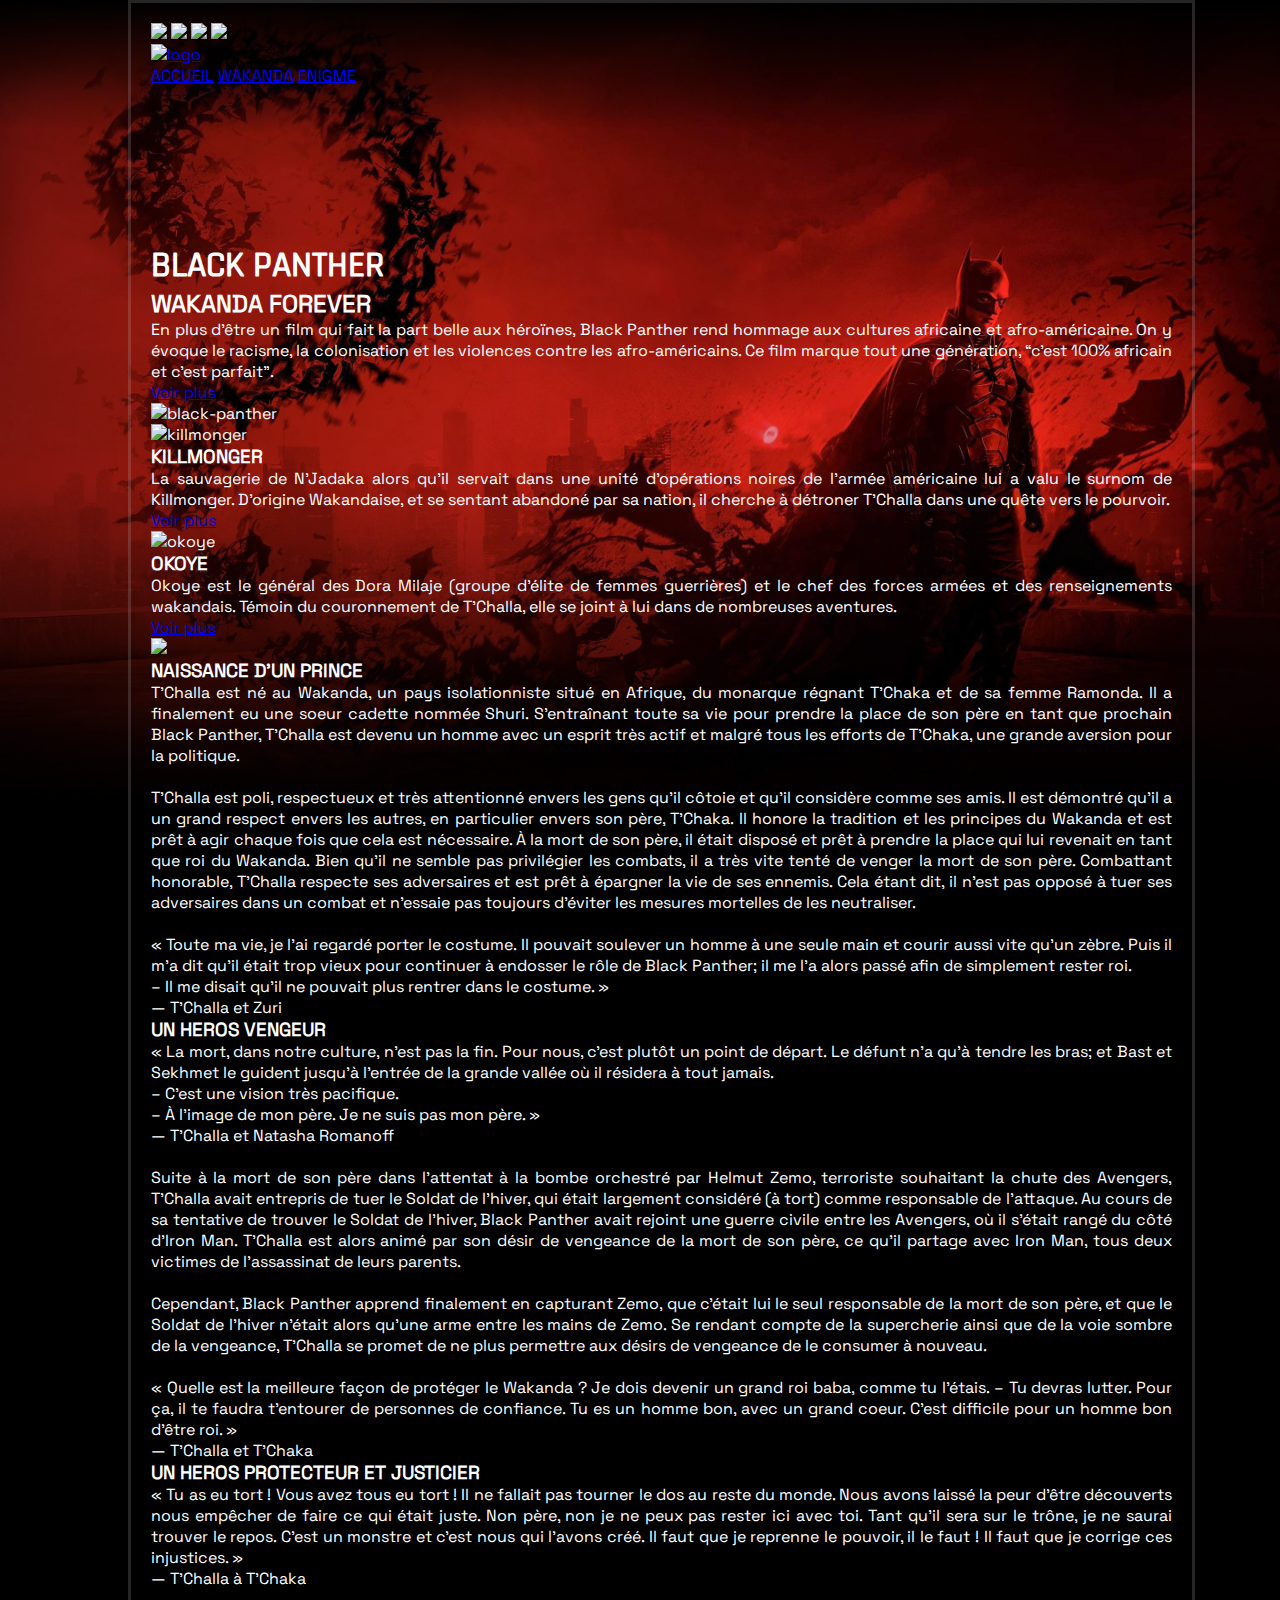
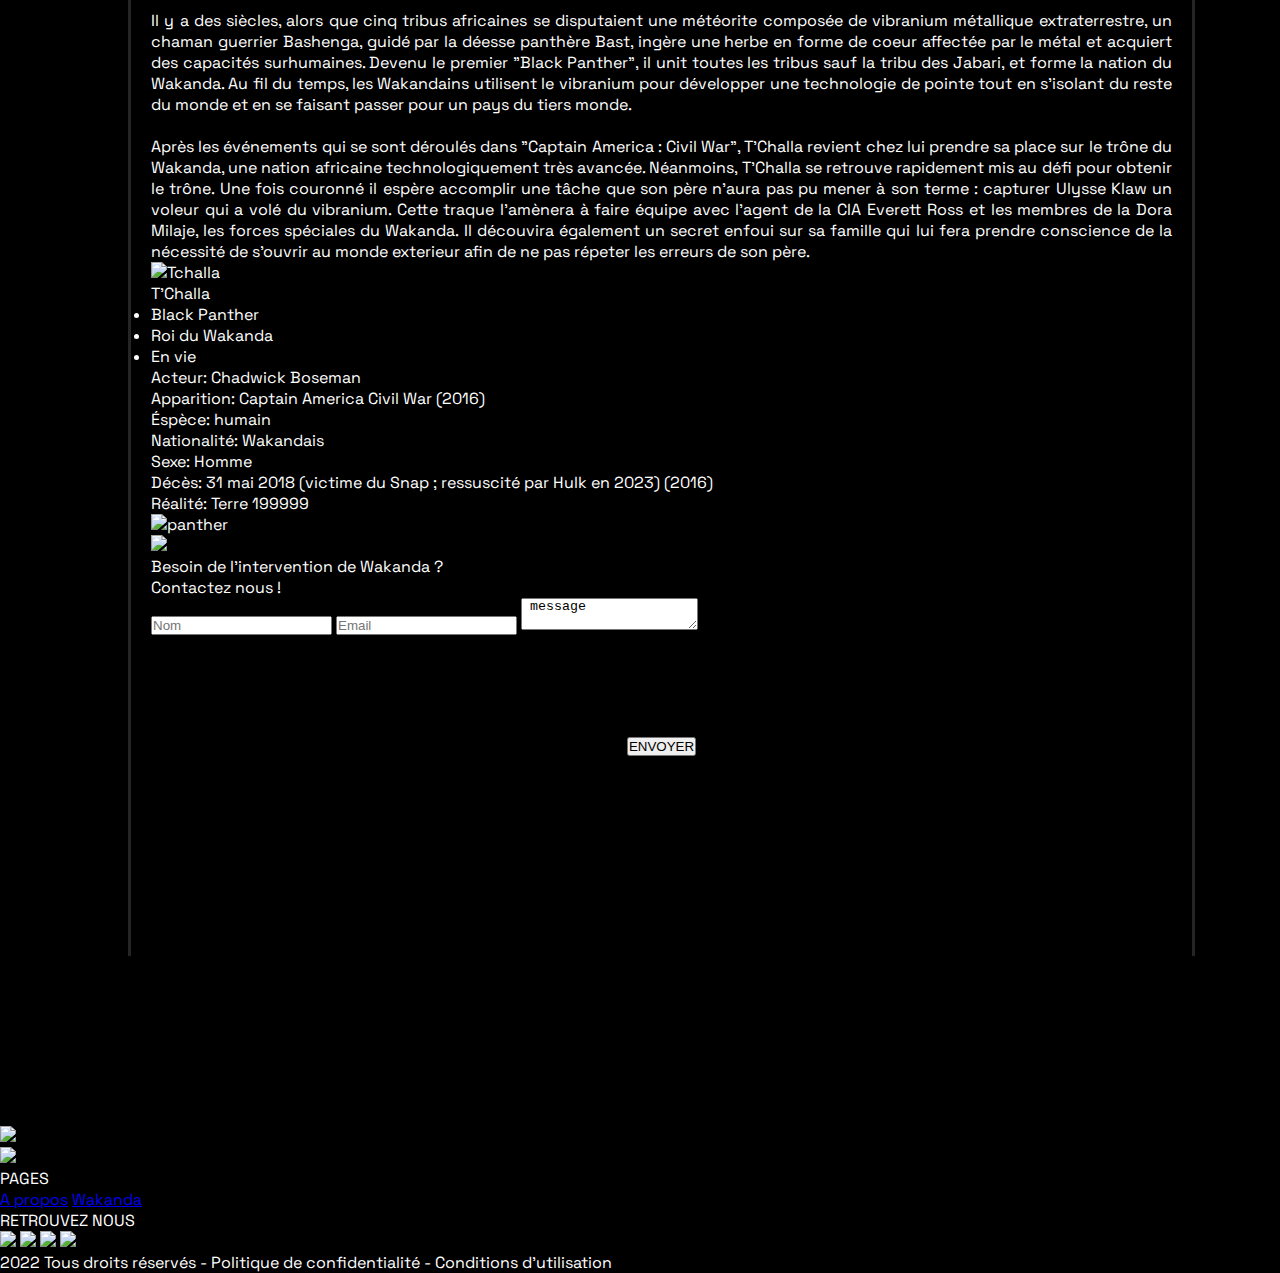
==== commit 5d248115: "Add files via upload" ====
--- a/index.html
+++ b/index.html
@@ -1,208 +1,236 @@
-<!DOCTYPE>
+<!DOCTYPE html>
 <html lang="fr">
-<head>
-    <meta charset="UTF-8">
-    <meta http-equiv="X-UA-Compatible" content="IE=edge">
-    <meta name="viewport" content="width=device-width, initial-scale=1.0">
-    <title>SAYNA-HTMLCSS-BATMAN1</title>
-    <link rel="stylesheet" href="styles/styles.css">
-</head>
-<body>
-   <header id="header">
-       <!--Barre de navigation Home+logo-->
-        <nav class="container">
-            <a href="index.html">
-                <img class="logo" src="images/Logos/logohome.png" title="logo" alt="logo home">
-            </a>
-            <div id="accueil"><a class="home-btn" href="index.html">HOME </a></div>
-        </nav>
-    </header>     
-    
-  
-   <!--Texte Intro, bouton-->
-   <div class="intro">
-       <div>
-           <!--navigation a droite, logo social-->
-        <aside>
-            <a href="#header"><img src="images/Logos/logo_bat_flèche.png"></a><br>
-                <img src="images/Logos/icon_facebook.png" alt="logofacebook" ><br>
-                <img src="images/Logos/icon_ig.png" alt="logoinsta" ><br>
-                <img src="images/Logos/icon_tw.png" alt="logotw" ><br>
-            <a href="#footer"><img src="images/Logos/logo_bat_flèche_2.png"> </a>
-        </aside>   
-       </div>
-       <!--texte Il est Batman-->
-        <div class="context">
-            <p>Au nom de ses parents assassinés, Bruce Wayne mène <br/> une guerre éternelle contre les criminels de Gotham City. <br/> Il est vengeur. Il est la nuit.</p> <br>
-           <strong>Il est Batman</strong>
-        </div>
-           <!--Bouton-->
-        <div class="btn">
-            <button class="bouton" type="button"><a href="#cinema" class="btn">VOIR LE HERO</a></button>
-            <button class="bouton" type="button"><a href="#nemesis" class="btn"> LES ADVERSAIRES</a></button>
-        </div>
-        <!--fleche gris--> 
-        <div class="fleche">
-            <img src="./images/Logos/flèche_down_header.png">
-        </div>
-    </div>
-     
-        
-    <!--Contenu cinema-->
-   <main>
-       <section id="cinema" class="--Contenu">
-           <h1>BATMAN AU CINEMA</h1>
-                <p class="txt1">Le personnage de Batman est un super héros de l’univers de DC Comics. Il a été créé par le dessinateur Bob Kane et le scénariste Bill Finger et apparaît pour la première fois dans le comic book Detective Comics en 1939. Batman se différencie de Superman, alors héros majeur de DC, car il n’a aucun pouvoir. Il sera porté au cinema pour la première fois en 1943 par Lewis Wilson et bénéficiera de nombreux reboot, donnant l’occasion à de multiples acteurs d’interpréter l’homme chauve-souris. Voici les trois derniers :</p>
-                    <br> <br>
-                <div style="display: inline-flex;" class="illustation">
-                        <div>
-                            <img src="images/Illustrations/Bathome2.png" alt="robert pattinson"> <br>
-                            <p>Robert Pattinson <br> (2022) </p>
-                        </div>
-                        <div>
-                            <img src="images/Illustrations/Bathome3.png" alt="Christian Bale"> <br>
-                            <p>Christian Bale <br>(2006 - 2008 - 2012)</p>
-                        </div>
-                        <div>
-                            <img src="images/Illustrations/Bathome4.png" alt="ben affleck"> <br>
-                            <p>Ben Affleck <br>(2016-2017/2020–2023) </p>
-                        </div>
+    <head>
+        <meta charset="UTF-8">
+        <meta name="viewport" content="width=device-width, initial-scale=1">
+        <link rel="stylesheet" href="./styles/styles.css">
+        <title>Black Panther</title>
+    </head>
+   
+    <body>
+        <header>
+            <!--logo réseaux sociaux à gauche-->
+            <div class="icon-gauche">
+                <a href="http://www.marvel-cineverse.fr/pages/mcu/encyclopedie/personnages/black-panther.html"><img src="./Illustration/Allpages/icon_facebook.png"></a>
+                <a href="http://www.marvel-cineverse.fr/pages/mcu/encyclopedie/personnages/black-panther.html"><img src="./Illustration/Allpages/icon_instagram.png"></a>
+                <a href="http://www.marvel-cineverse.fr/pages/mcu/encyclopedie/personnages/black-panther.html"><img src="./Illustration/Allpages/icon_twitter.png"></a>
+                <a href="http://www.marvel-cineverse.fr/pages/mcu/encyclopedie/personnages/black-panther.html"><img src="./Illustration/Allpages/icon_tiktok.png"></a>
+            </div>
+            <!--Navigation bar-->
+            <nav class="navigation">
+                <div class="logo-nav">
+                    <a href="#"><img src="./Illustration/Allpages/footer2.png" alt="logo"> </a>
+                </div>
+                <div class="nav-bar">
+                    <a href="index.html">ACCUEIL</a>
+                    <a href="#">WAKANDA</a>
+                    <a href="#">ENIGME</a>
+                </div>
+            </nav>
+        </header>
+        <main>
+            <!--resume du film-->
+            <section class="resume">
+                <div class="black-resume">
+                    <div class="texte1">
+                        <h1>BLACK PANTHER</h1>
+                        <h2>WAKANDA FOREVER</h2>
+                        <P class="texte">En plus d'être un film qui fait la part belle aux héroïnes, Black Panther rend
+                            hommage aux cultures africaine et afro-américaine. On y évoque le
+                            racisme, la colonisation et les violences contre les afro-américains.
+                            Ce film marque tout une génération, “c’est 100% africain et c’est parfait”.</P>
+                        <a href="#" class="voirplus">Voir plus</a>
+                    </div>
+                    <div>
+                        <img src="./Illustration/Accueil/Pantherhome1..png" alt="black-panther">
+                    </div>
+                    </div>
                     
-                    </div>
-           
-        </section>
-        <!--illustration 1 -->  
-        <section id="nemesis" class="--Contenu">
-           <h1>NÉMÉSIS</h1>
-            <p class="txt2">Batman souhaite éradiquer la criminalité de Gotham. C’est pourquoi, il affrontera la plupart du temps, des vilains sans capacités surnaturelles mais particulièrement violents ou psychopathes. Avec son introduction dans la Justice League il aura l’occasion de se mesurer à des antagonistes qui défient l’imagination et les lois de la physique. Parmi les derniers ennemis emblématiques que nous avons pu voir au cinéma, on retrouve :</p>
-                <br> <br>
-              
-           <div style="display: inline-flex;" class="illustration">
-                    <div>
-                        <img src="images/Illustrations/Bathome5.png">
-                        <p>The Riddler - Paul Dano <br> (2022) </p>
-                    </div>
-                    <div>
-                        <img src="images/Illustrations/Bathome6.png">
-                        <p>Le Joker - Heath Ledger <br>(2008)</p>
-                    </div>
-                    <div>
-                        <img src="images/Illustrations/Bathome7.png">
-                        <p>Le Joker - Heath Ledger <br>(2022)</p>
-                    </div>
-            </div>    
-        </section>
-        <!--illustration 2-->
-       <section id="allies" class="--Contenu">
-          <h1>ALLIES</h1>
-            <p class="txt3">Alfred est le majordome des Wayne. A leur mort il s’occupe de l’éducation du jeune Bruce avant de l’assister dans son rôle du Batman. Ce dernier rencontrera Catwoman dès le premier numéro des aventures de l’homme chauve-souris en 1940. Tantôt ennemie tantôt alliée la jeune femme fatale fera tourner la tête de Batman à maintes reprises. Du côté de la police, Bruce pourra compter sur l’aide infaillible de James Gordon, “Jim”, qui désire lui aussi nettoyer sa ville de la criminalité qui y règne.</p>
-                <br> <br>
-            <div style="display: inline-flex;" class="illustration">   
-                    <div>
-                        <img src="images/Illustrations/Bathome9.png">
-                        <p>Alfred Pennyworth - Michael Cain <br>(2006 - 2008 - 2012)</p>
-                    </div>
-                    <div>
-                        <img src="images/Illustrations/Bathome8.png">
-                        <p>Catwoman - Zoé Kravitz<br>(2008)</p>
-                    </div>
-                    <div>
-                        <img src="images/Illustrations/Bathome10.png">
-                        <p>James Gordon<br>(2014-2019)</p>
-                    </div>   
+            
+                  
+               
+            </section>
+            <section class="resume2">
+                <div class="killmonger-okoye">
+                    
+                    <div>
+                        <img src="./Illustration/Accueil/Pantherhome2.png" alt="killmonger">
+                    </div>
+                    <div class="resumetxt">
+                        <div class="resumekillmonger">
+                            <h3>KILLMONGER</h3>
+                            <p class="texte">
+                                La sauvagerie de N'Jadaka alors qu'il servait dans une
+                                unité d'opérations noires de l'armée américaine lui a
+                                valu le surnom de Killmonger. D’origine Wakandaise,
+                                et se sentant abandoné par sa nation, il cherche à
+                                détroner T’Challa dans une quête vers le pourvoir.
+                            </p>
+                            <a href="#" class="voirplus">Voir plus</a>
+                        </div>
+                        
+                    </div>
+                    <div>
+                        <img src="./Illustration/Accueil/Pantherhome3.png" alt="okoye">
+                    </div>
+                    <div class="resumetxt">
+                        <div class="resumeokoye">
+                            <h3>OKOYE</h3>
+                            <p class="texte">
+                                Okoye est le général des Dora Milaje (groupe d’élite
+                                de femmes guerrières) et le chef des forces armées et
+                                des renseignements wakandais. Témoin du
+                                couronnement de T'Challa, elle se joint à lui dans de
+                                nombreuses aventures.
+                            </p>
+                            <a href="#" class="voirplus">Voir plus</a>
+                        </div>
+                        
+                    </div>
+                    <div>
+                        <img src="./Illustration/Accueil/Pantherhome4.png">
+                    </div>
+                </div>
+            </section>
+            <!--histoire prince-->
+            <section class="histoire">
+                <div class="column1">
+                    <h3>NAISSANCE D'UN PRINCE</h3>
+                    <p class="texte">
+                        T'Challa est né au Wakanda, un pays isolationniste situé en Afrique, du monarque régnant T'Chaka et de sa femme
+                        Ramonda. Il a finalement eu une soeur cadette nommée Shuri. S'entraînant toute sa vie pour prendre la place de son père
+                        en tant que prochain Black Panther, T'Challa est devenu un homme avec un esprit très actif et malgré tous les efforts de
+                        T'Chaka, une grande aversion pour la politique. <br> <br>
+                        T'Challa est poli, respectueux et très attentionné envers les gens qu'il côtoie et qu'il considère comme ses amis. Il est
+                        démontré qu'il a un grand respect envers les autres, en particulier envers son père, T'Chaka. Il honore la tradition et les
+                        principes du Wakanda et est prêt à agir chaque fois que cela est nécessaire. À la mort de son père, il était disposé et prêt à
+                        prendre la place qui lui revenait en tant que roi du Wakanda. Bien qu'il ne semble pas privilégier les combats, il a très vite
+                        tenté de venger la mort de son père. Combattant honorable, T'Challa respecte ses adversaires et est prêt à épargner la vie
+                        de ses ennemis. Cela étant dit, il n'est pas opposé à tuer ses adversaires dans un combat et n'essaie pas toujours d'éviter les
+                        mesures mortelles de les neutraliser. <br> <br>
+                        « Toute ma vie, je l'ai regardé porter le costume. Il pouvait soulever un homme à une seule main et courir aussi vite
+                        qu'un zèbre. Puis il m'a dit qu'il était trop vieux pour continuer à endosser le rôle de Black Panther; il me l'a alors
+                        passé afin de simplement rester roi.<br> 
+
+                        – Il me disait qu'il ne pouvait plus rentrer dans le costume. » <br>
+                        — T'Challa et Zuri
+                    </p>
+                <h3>UN HEROS VENGEUR</h3>
+                    <p class="texte">
+                        « La mort, dans notre culture, n'est pas la fin. Pour nous, c'est plutôt un point de départ. Le défunt n'a qu'à tendre les
+                        bras; et Bast et Sekhmet le guident jusqu'à l'entrée de la grande vallée où il résidera à tout jamais. <br>
+                        – C'est une vision très pacifique. <br>
+                        – À l'image de mon père. Je ne suis pas mon père. » <br>
+                        — T'Challa et Natasha Romanoff <br> <br>
+                        Suite à la mort de son père dans l'attentat à la bombe orchestré par Helmut Zemo, terroriste souhaitant la chute des
+                        Avengers, T'Challa avait entrepris de tuer le Soldat de l'hiver, qui était largement considéré (à tort) comme responsable de
+                        l'attaque. Au cours de sa tentative de trouver le Soldat de l'hiver, Black Panther avait rejoint une guerre civile entre les
+                        Avengers, où il s'était rangé du côté d'Iron Man. T’Challa est alors animé par son désir de vengeance de la mort de son père,
+                        ce qu’il partage avec Iron Man, tous deux victimes de l’assassinat de leurs parents. <br> <br>
+                        Cependant, Black Panther apprend finalement en capturant Zemo, que c’était lui le seul responsable de la mort de son
+                        père, et que le Soldat de l’hiver n’était alors qu’une arme entre les mains de Zemo. Se rendant compte de la supercherie
+                        ainsi que de la voie sombre de la vengeance, T’Challa se promet de ne plus permettre aux désirs de vengeance de le
+                        consumer à nouveau.<br> <br>
+                        « Quelle est la meilleure façon de protéger le Wakanda ? Je dois devenir un grand roi baba, comme tu l'étais.
+                        – Tu devras lutter. Pour ça, il te faudra t'entourer de personnes de confiance. Tu es un homme bon, avec un grand
+                        coeur. C'est difficile pour un homme bon d'être roi. » <br>
+                        — T'Challa et T'Chaka
+                    </p>
+                <h3>UN HEROS PROTECTEUR ET JUSTICIER</h3>
+                    <p class="texte">
+                        « Tu as eu tort ! Vous avez tous eu tort ! Il ne fallait pas tourner le dos au reste du monde. Nous avons laissé la peur
+                        d’être découverts nous empêcher de faire ce qui était juste. Non père, non je ne peux pas rester ici avec toi. Tant qu’il
+                        sera sur le trône, je ne saurai trouver le repos. C’est un monstre et c’est nous qui l’avons créé. Il faut que je reprenne
+                        le pouvoir, il le faut ! Il faut que je corrige ces injustices. » <br>
+                        — T'Challa à T'Chaka <br> <br>
+                        Il y a des siècles, alors que cinq tribus africaines se disputaient une météorite composée de vibranium métallique
+                        extraterrestre, un chaman guerrier Bashenga, guidé par la déesse panthère Bast, ingère une herbe en forme de coeur
+                        affectée par le métal et acquiert des capacités surhumaines. Devenu le premier "Black Panther", il unit toutes les tribus sauf
+                        la tribu des Jabari, et forme la nation du Wakanda. Au fil du temps, les Wakandains utilisent le vibranium pour développer
+                        une technologie de pointe tout en s'isolant du reste du monde et en se faisant passer pour un pays du tiers monde.<br> <br>
+                        Après les événements qui se sont déroulés dans "Captain America : Civil War", T'Challa revient chez lui prendre sa place sur
+                        le trône du Wakanda, une nation africaine technologiquement très avancée. Néanmoins, T’Challa se retrouve rapidement
+                        mis au défi pour obtenir le trône. Une fois couronné il espère accomplir une tâche que son père n’aura pas pu mener à son
+                        terme : capturer Ulysse Klaw un voleur qui a volé du vibranium. Cette traque l’amènera à faire équipe avec l’agent de la CIA
+                        Everett Ross et les membres de la Dora Milaje, les forces spéciales du Wakanda. Il découvira également un secret enfoui
+                        sur sa famille qui lui fera prendre conscience de la nécessité de s’ouvrir au monde exterieur afin de ne pas répeter les
+                        erreurs de son père.
+                    </p>
+                </div>
+                <!--profile-->
+                <div class="column2">
+                    <div class="profile">
+                        <div class="img-tchalla">
+                            <img src="./Illustration/Accueil/Pantherhome5.png" alt="Tchalla">
+                        </div>
+                        <div class="bio">
+                            <p class="name">T'Challa</p>
+                            <ul class="statut">
+                                <li class="stat">Black Panther</li>
+                                <li class="stat">Roi du Wakanda</li>
+                                <li class="stat">En vie</li>
+                            </ul>
+                            <p>Acteur: <span>Chadwick Boseman</span></p>
+                            <p>Apparition: <span>Captain America Civil War (2016)</span></p>
+                            <p>Éspèce: <span>humain</span></p>
+                            <p>Nationalité: <span>Wakandais</span></p>
+                            <p>Sexe: <span>Homme</span></p>
+                            <p>Décès: <span>31 mai 2018 </span>(victime du Snap ; ressuscité par Hulk
+                                en 2023) <span>(2016)</span></p>
+                            <p>Réalité: <span>Terre 199999</span></p>
+                        </div>
+                    </div>
+                    <div class="ill-ronde">
+                        <img src="./Illustration/Accueil/Pantherhome6.png" alt="panther">
+                    </div>
+                </div>                
+            </section>
+            <!-- formulaire contact-->
+            <section id="contact">
+                <img src="./Illustration/Accueil/Pantherhome7.png" class="fond">
+                <div class="formulaire">
+                    <p class="call">Besoin de l'intervention de Wakanda ?</p>
+                    <p class="center-call">Contactez nous !</p>
+                    <input type="text" placeholder="Nom" id="nom">
+                    <input type="text" placeholder="Email" id="email">
+                    <textarea id="message" name="message"> message
+                    </textarea>
+                    <div class="btn"><button>ENVOYER</button></div>
+                </div>
+            </section>
+        </main>
+        <!--footer-->
+        <footer>
+            <div class="rowprimary">
+                <div class="column-img">
+                <!--footer logo Sayna * MARVEL-->
+                    <div class="footer1"><img src="./Illustration/Allpages/footer1.png"></div>
+                    <div class="footer2"><img src="./Illustration/Allpages/footer2.png"></div>
+                </div>
+                <div class="column-page-icons">
+                    <div class="page">
+                        <p>PAGES</p>
+                        <div class="link">
+                           <a href="#">A propos</a>
+                           <a href="#">Wakanda</a> 
+                        </div> 
+                    </div>
+                    <div class="icons">
+                        <!--Icones réseaux sociaux-->
+                        <p>RETROUVEZ NOUS </p>
+                        <div class="icons-footer">
+                            <a href="https://www.marvel-cineverse.fr/pages/mcu/encyclopedie/personnages/black-panther.html"><img src="./Illustration/Allpages/footer3.png"></a>
+                            <a href="https://www.marvel-cineverse.fr/pages/mcu/encyclopedie/personnages/black-panther.html"><img src="./Illustration/Allpages/footer4.png"></a>
+                            <a href="https://www.marvel-cineverse.fr/pages/mcu/encyclopedie/personnages/black-panther.html"><img src="./Illustration/Allpages/footer5.png"></a>
+                            <a href="https://www.marvel-cineverse.fr/pages/mcu/encyclopedie/personnages/black-panther.html"><img src="./Illustration/Allpages/footer6.png"></a>
+                        </div>
+                    </div>
+                </div>
             </div>
-                <div id="batmandroite">
-                <img src="./images/Illustrations/Bathome12.png">
-            </div>  
-        </section>
-        <!--justice league-->
-        <section class="justice">
-            <h1> JUSTICE LEAGUE</h1>
-                <p class="txt4">Lorsque la Terre est menacée les plus grands super-héros s’allient pour la protéger. Ils doivent cependant apprendre à se faire confiance mutuellement et à faire équipe ce qui ne sera pas chose aisée. Ensemble ils forment la Justice League, les plus grands super-héros de la Terre, ceux vers qui le monde entier se tourne lorsque les menaces extraterrestres ou surnaturelles menacent son existence.</p>
-            <div>
-                <img src="images/Illustrations/Bathome11.png" alt="justiceleague">
+            <div class="confident">
+                <p>2022 Tous droits réservés - Politique de confidentialité - Conditions
+                    d’utilisation</p>
             </div>
-        </section>
-        <!--Contenu multimedia-->
-        <section id="multimedia">
-            <h1>MULTIMEDIA</h1>
-                <div style="display: inline-flex;" id="blocmultimedia">
-                    <div id="fl-gauche"><img src="./images/Logos/icon_flèche_1.png" ></div> 
-                        <br>
-                     <div id="multi" style="display: inline-flex;"> 
-                            <img src="./images/Illustrations/Bathome_ba1.png">
-                        <div class="action" style="display: block;">
-                            <h2>ACTION, Adventure</h2>
-                            <h3>Batman Begins</h3>
-                            <p>IMDB : <span>8.2</span></p>
-                            <p class="txt5">Le jeune Bruce Wayne assiste impuissant au meurtre de ses parents. Profondément traumatisé, il grandit obnubilé par un désir de vengeance. La Ligue des ombres, une secte de guerriers ninja dirigée par Ra's al Ghul, se chargera de son entraînement. De retour chez lui à Gotham, avec l'aide de son majordome Alfred Pennyworth, Bruce Wayne se lance alors dans la lutte contre le crime sous le nom de Batman.</p>
-                        </div>   
-                    </div>
-                    <br>
-                    <div id="fl-droite"><img src="./images/Logos/icon_flèche_2.png"></div> 
-                </div>
-            <div class="video">
-                <a href="https://www.youtube.com/watch?v=jXrFsn9pcZY">  <img src="./images/Illustrations/Bathome_ba2.png" alt="affiche multimedia" width="100%"></a>
-            </div>
-        </section>
-          <!--formulaire de contact-->
-        <section id="contactform">
-            <div>
-                <h1 id="contact">PRENONS CONTACT</h1>
-                <form class="formulaire">
-                    <label for="email" class="soustitre">ADRESSE MAIL</label> <br>
-                        <input Stype="email" name="email" placeholder="Adresse email" class="area"> <br>
-                    <label for="newsletter" class="soustitre">NEWSLETTER</label> <br> <br>
-                    <label class="check">En cochant cette case vous acceptez de recevoir l’actualité concernant les <br> aventures de Batman :</label>
-                        <input type="checkbox"> <br> 
-                        <div class="area">Choisissez la fréquence à laquelle vous souhaitez recevoir votre newsletter</div>
-                            <div><img src="./images/Logos/icon_flèche_2.png"></div>
-             
-                    <div>
-                        <input type="text" name"txt" placeholder="Souhaitez-vous recevoir des news" class="area">
-                    </div>
-                    <div class="btnbas">
-                        <button>Des films</button>
-                        <button>Des comics</button>
-                        <button>De tout</button>
-                    </div>
-                    <label class="soustitre">MESSAGE</label>
-                    <input type="texte" placeholder="Laissez un commentaire pour la communauté" class="area">
-                    <input type="submit" value="CONFIRMER" class="btnconfirm">
-                </form>
-            </div>
-        </section>
-        <!--citation-->
-        <section id="citation">
-            <div>
-                <div>
-                    <img src="./images/Logos/icon_guillemets_1.png">
-                </div>
-                    <p>La seule façon raisonnable de vivre en ce bas monde, <br>c'est en dehors des règles.</p>
-                    <br>
-                        <div class="auteur">The Dark Knight : Le Chevalier Noir - Le Joker à Batman (2008)</div>
-                        <div class="guillemetsbas">
-                            <img src="./images/Logos/icon_guillemets_2.png">
-                        </div>
-            </div>
-        </section>
-    </main> 
-    <footer>
-        <div class="container">
-            <div class="txtfoot">
-                <img src="./images/Logos/icon_WB.png">
-                Ce projet respecte l’univers cinématographique des films Batman récents. Version Nolan & Snyder & Reeves
-            </div>
-            <div class="logofoot">
-                <a href="#" class="logo-gd"> <img src="./images/Logos/logo_sayna_white.png"></a>
-                <a href="#"> <img src="./images/Logos/icon_x.png"></a> 
-                <a href="#" class="logo-gd"> <img src="./images/Logos/icon_DC.png"></a> 
-                <a href="#" class="logo"><img src="./images/Logos/icon_facebook.png"></a>
-                <a href="#" class="logo"><img src="./images/Logos/icon_ig.png"> </a>
-                <a href="#" class="logo"><img src="./images/Logos/icon_tw.png"> </a> 
-            </div>
-        </div>
-    </footer>    
-
-</body>
+        </footer>
+    </body>
 </html>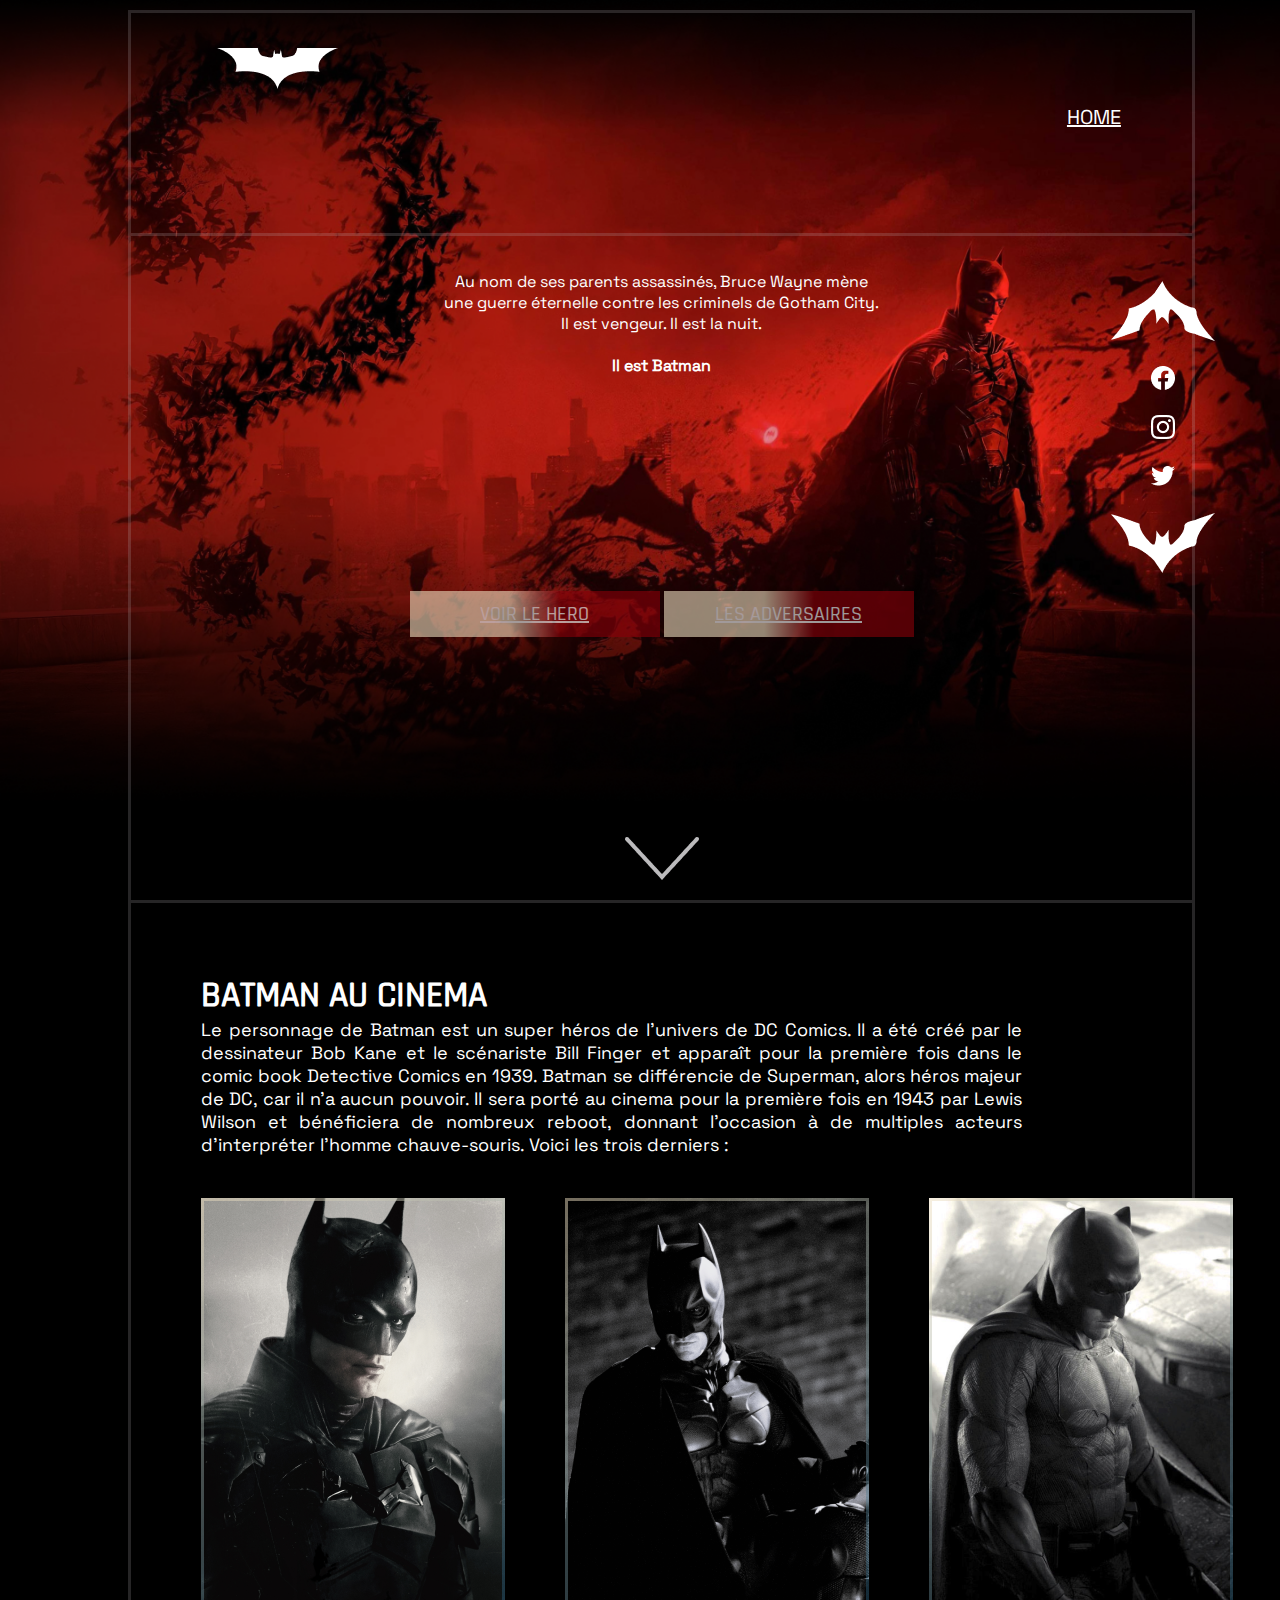
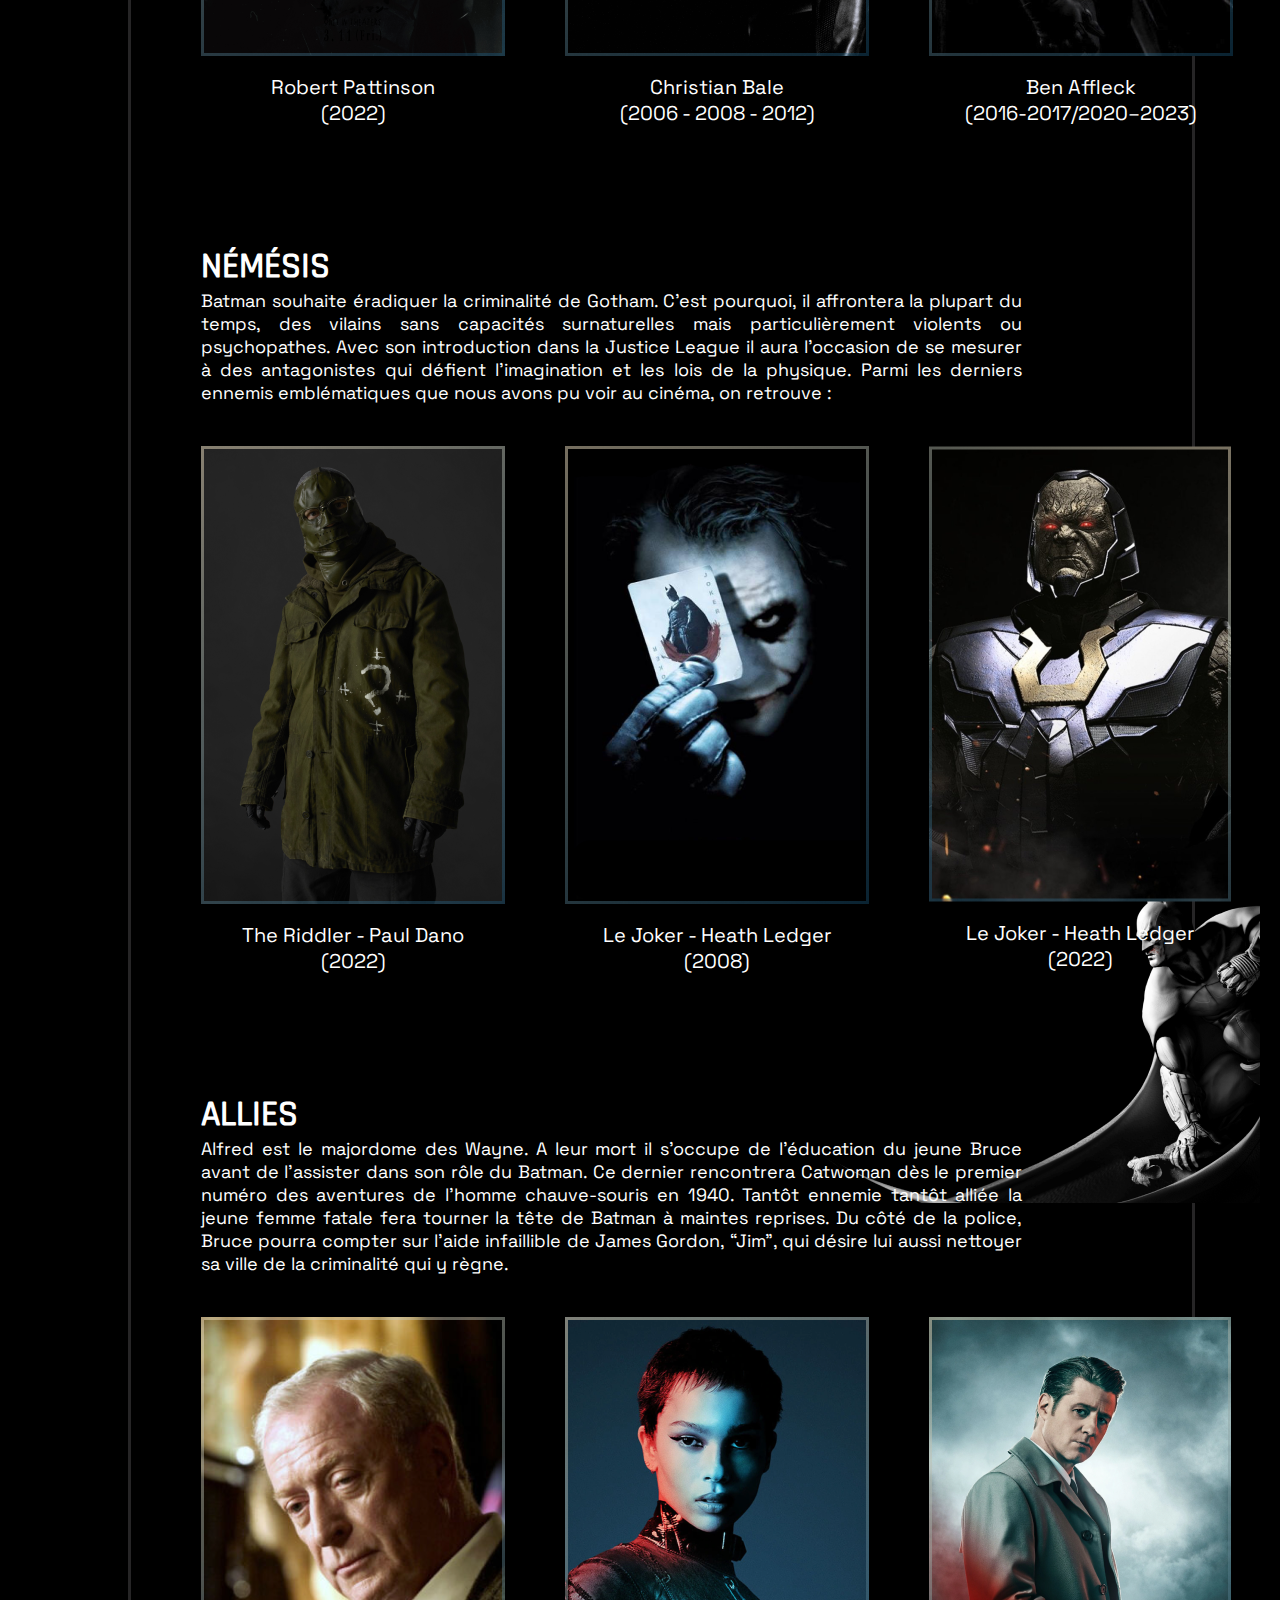
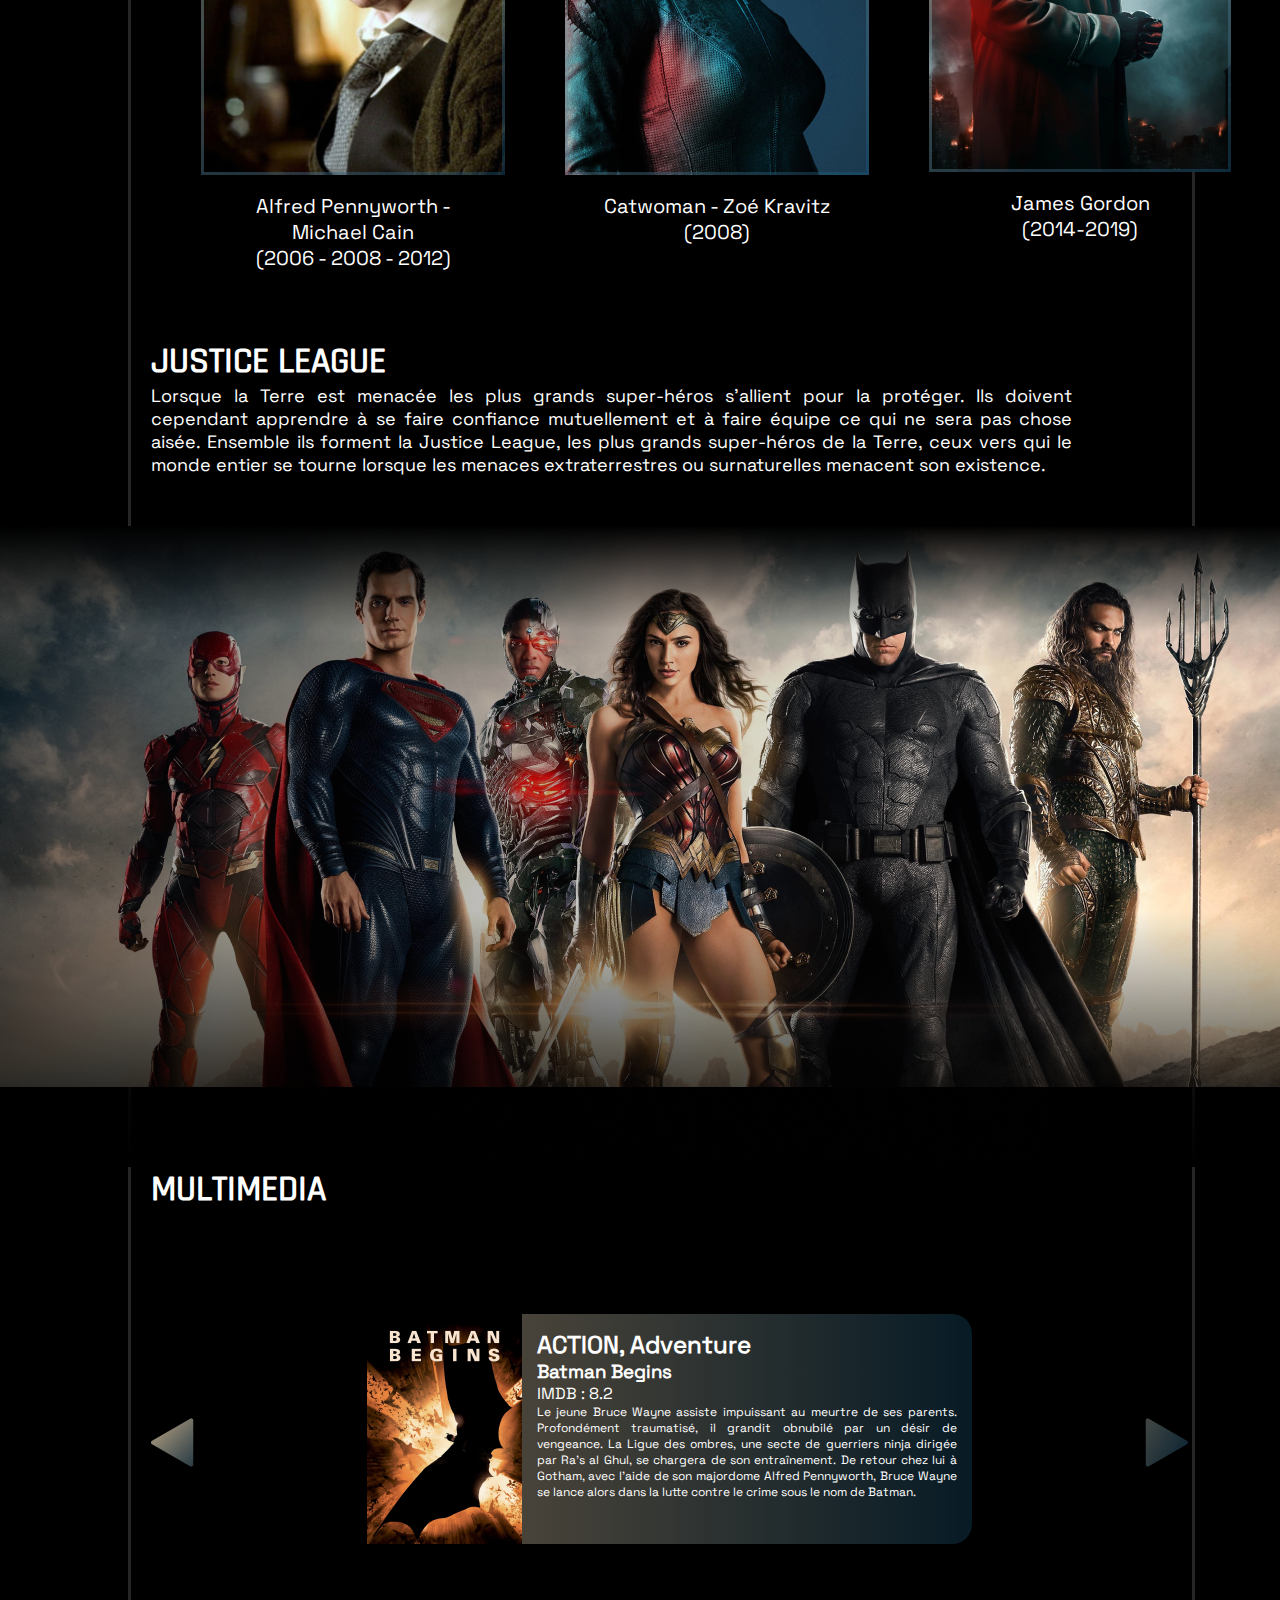
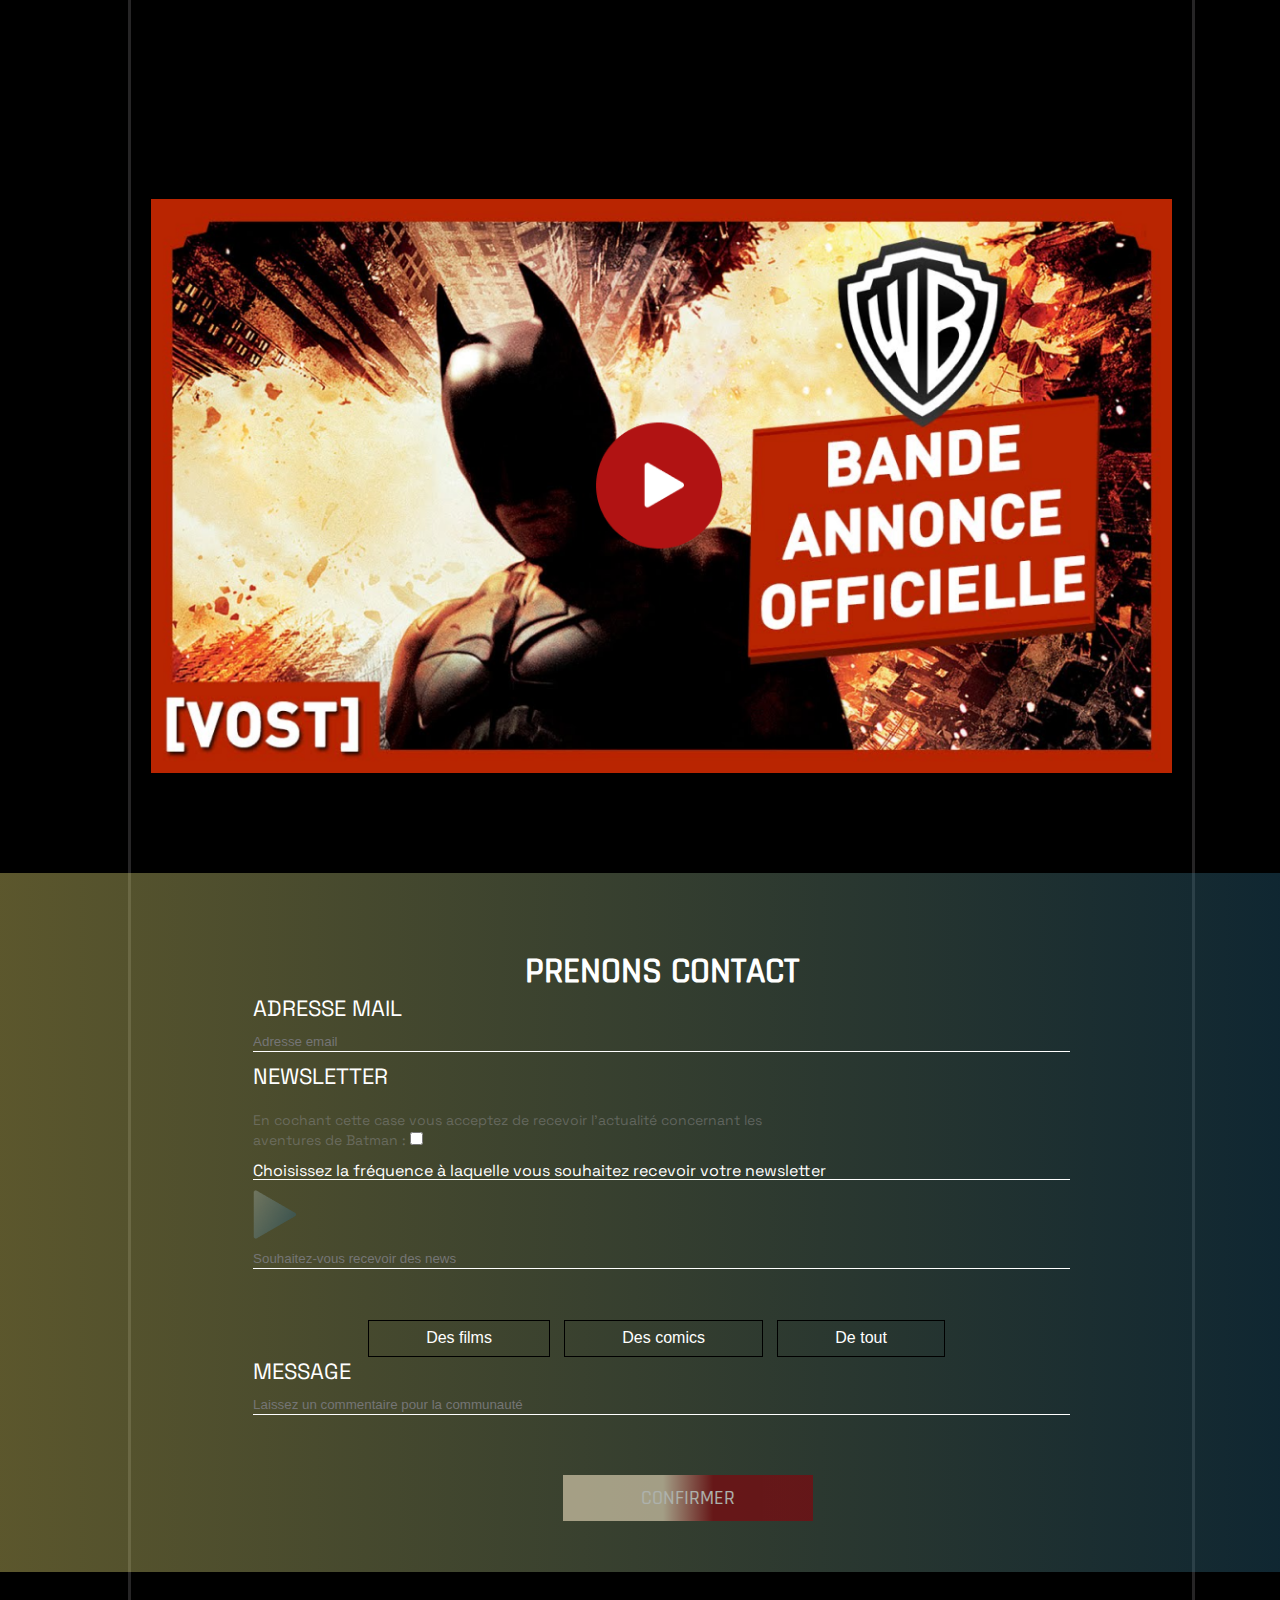
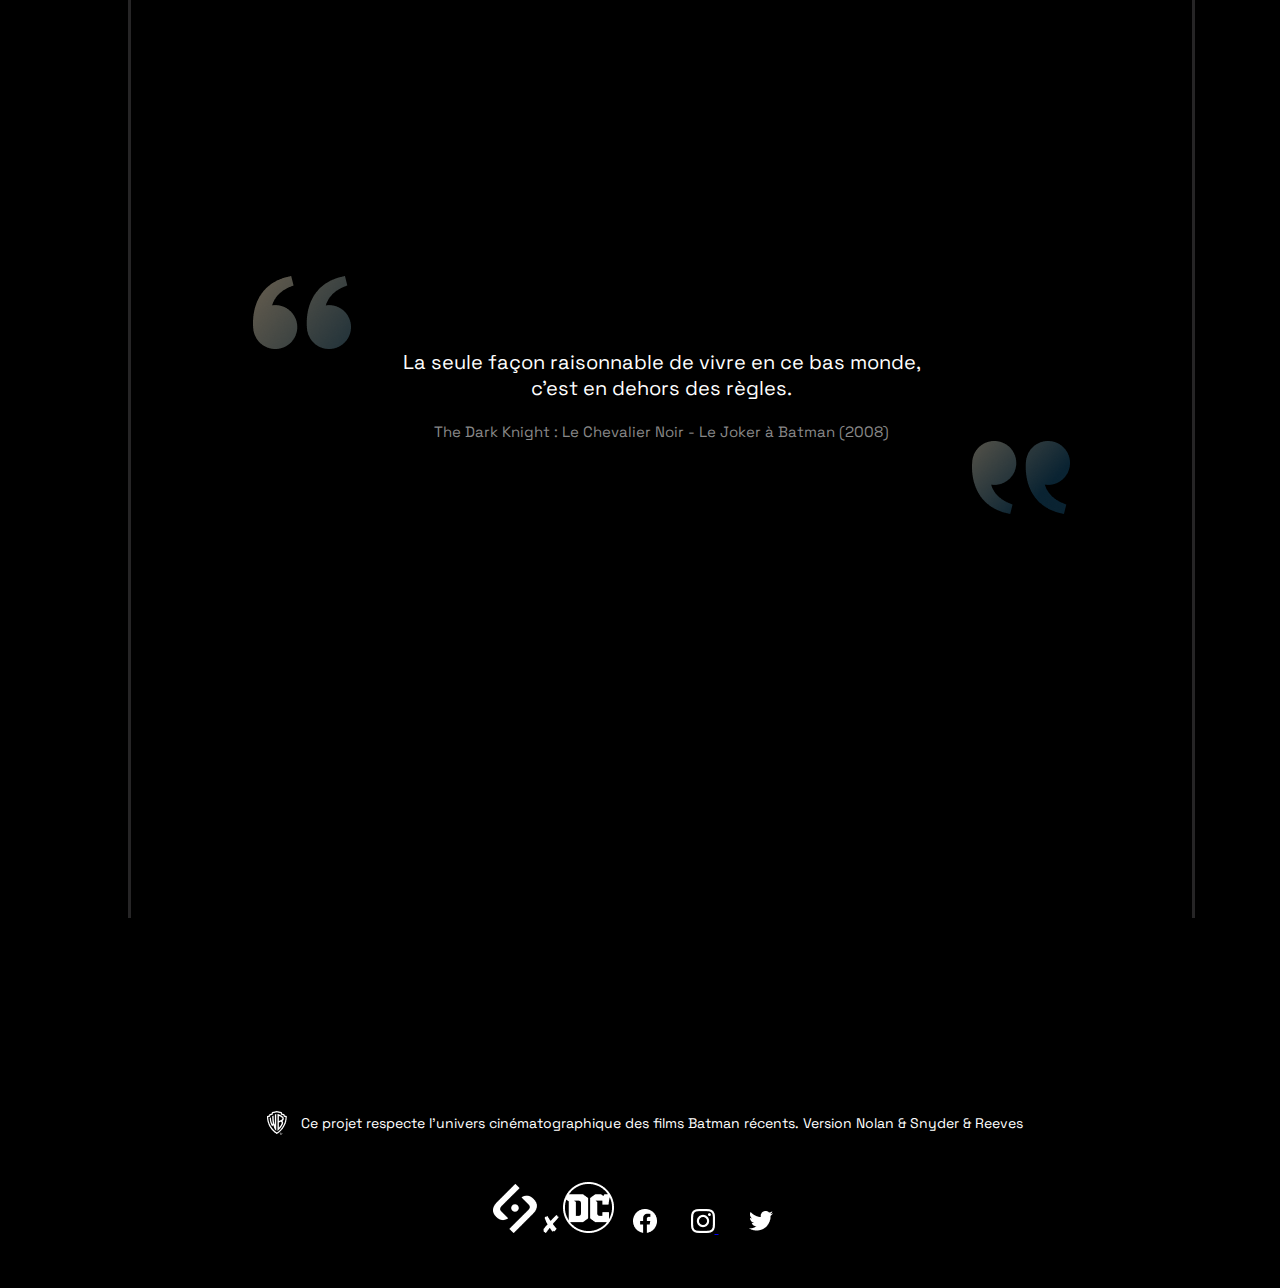
==== commit 4ea95a23: "committed" ====
--- a/index.html
+++ b/index.html
@@ -1,236 +1,208 @@
-<!DOCTYPE html>
+<!DOCTYPE>
 <html lang="fr">
-    <head>
-        <meta charset="UTF-8">
-        <meta name="viewport" content="width=device-width, initial-scale=1">
-        <link rel="stylesheet" href="./styles/styles.css">
-        <title>Black Panther</title>
-    </head>
-   
-    <body>
-        <header>
-            <!--logo réseaux sociaux à gauche-->
-            <div class="icon-gauche">
-                <a href="http://www.marvel-cineverse.fr/pages/mcu/encyclopedie/personnages/black-panther.html"><img src="./Illustration/Allpages/icon_facebook.png"></a>
-                <a href="http://www.marvel-cineverse.fr/pages/mcu/encyclopedie/personnages/black-panther.html"><img src="./Illustration/Allpages/icon_instagram.png"></a>
-                <a href="http://www.marvel-cineverse.fr/pages/mcu/encyclopedie/personnages/black-panther.html"><img src="./Illustration/Allpages/icon_twitter.png"></a>
-                <a href="http://www.marvel-cineverse.fr/pages/mcu/encyclopedie/personnages/black-panther.html"><img src="./Illustration/Allpages/icon_tiktok.png"></a>
-            </div>
-            <!--Navigation bar-->
-            <nav class="navigation">
-                <div class="logo-nav">
-                    <a href="#"><img src="./Illustration/Allpages/footer2.png" alt="logo"> </a>
+<head>
+    <meta charset="UTF-8">
+    <meta http-equiv="X-UA-Compatible" content="IE=edge">
+    <meta name="viewport" content="width=device-width, initial-scale=1.0">
+    <title>SAYNA-HTMLCSS-BATMAN1</title>
+    <link rel="stylesheet" href="styles/styles.css">
+</head>
+<body>
+   <header id="header">
+       <!--Barre de navigation Home+logo-->
+        <nav class="container">
+            <a href="index.html">
+                <img class="logo" src="images/Logos/logohome.png" title="logo" alt="logo home">
+            </a>
+            <div id="accueil"><a class="home-btn" href="index.html">HOME </a></div>
+        </nav>
+    </header>     
+    
+  
+   <!--Texte Intro, bouton-->
+   <div class="intro">
+       <div>
+           <!--navigation a droite, logo social-->
+        <aside>
+            <a href="#header"><img src="images/Logos/logo_bat_flèche.png"></a><br>
+                <img src="images/Logos/icon_facebook.png" alt="logofacebook" ><br>
+                <img src="images/Logos/icon_ig.png" alt="logoinsta" ><br>
+                <img src="images/Logos/icon_tw.png" alt="logotw" ><br>
+            <a href="#footer"><img src="images/Logos/logo_bat_flèche_2.png"> </a>
+        </aside>   
+       </div>
+       <!--texte Il est Batman-->
+        <div class="context">
+            <p>Au nom de ses parents assassinés, Bruce Wayne mène <br/> une guerre éternelle contre les criminels de Gotham City. <br/> Il est vengeur. Il est la nuit.</p> <br>
+           <strong>Il est Batman</strong>
+        </div>
+           <!--Bouton-->
+        <div class="btn">
+            <button class="bouton" type="button"><a href="#cinema" class="btn">VOIR LE HERO</a></button>
+            <button class="bouton" type="button"><a href="#nemesis" class="btn"> LES ADVERSAIRES</a></button>
+        </div>
+        <!--fleche gris--> 
+        <div class="fleche">
+            <img src="./images/Logos/flèche_down_header.png">
+        </div>
+    </div>
+     
+        
+    <!--Contenu cinema-->
+   <main>
+       <section id="cinema" class="--Contenu">
+           <h1>BATMAN AU CINEMA</h1>
+                <p class="txt1">Le personnage de Batman est un super héros de l’univers de DC Comics. Il a été créé par le dessinateur Bob Kane et le scénariste Bill Finger et apparaît pour la première fois dans le comic book Detective Comics en 1939. Batman se différencie de Superman, alors héros majeur de DC, car il n’a aucun pouvoir. Il sera porté au cinema pour la première fois en 1943 par Lewis Wilson et bénéficiera de nombreux reboot, donnant l’occasion à de multiples acteurs d’interpréter l’homme chauve-souris. Voici les trois derniers :</p>
+                    <br> <br>
+                <div style="display: inline-flex;" class="illustation">
+                        <div>
+                            <img src="images/Illustrations/Bathome2.png" alt="robert pattinson"> <br>
+                            <p>Robert Pattinson <br> (2022) </p>
+                        </div>
+                        <div>
+                            <img src="images/Illustrations/Bathome3.png" alt="Christian Bale"> <br>
+                            <p>Christian Bale <br>(2006 - 2008 - 2012)</p>
+                        </div>
+                        <div>
+                            <img src="images/Illustrations/Bathome4.png" alt="ben affleck"> <br>
+                            <p>Ben Affleck <br>(2016-2017/2020–2023) </p>
+                        </div>
+                    
+                    </div>
+           
+        </section>
+        <!--illustration 1 -->  
+        <section id="nemesis" class="--Contenu">
+           <h1>NÉMÉSIS</h1>
+            <p class="txt2">Batman souhaite éradiquer la criminalité de Gotham. C’est pourquoi, il affrontera la plupart du temps, des vilains sans capacités surnaturelles mais particulièrement violents ou psychopathes. Avec son introduction dans la Justice League il aura l’occasion de se mesurer à des antagonistes qui défient l’imagination et les lois de la physique. Parmi les derniers ennemis emblématiques que nous avons pu voir au cinéma, on retrouve :</p>
+                <br> <br>
+              
+           <div style="display: inline-flex;" class="illustration">
+                    <div>
+                        <img src="images/Illustrations/Bathome5.png">
+                        <p>The Riddler - Paul Dano <br> (2022) </p>
+                    </div>
+                    <div>
+                        <img src="images/Illustrations/Bathome6.png">
+                        <p>Le Joker - Heath Ledger <br>(2008)</p>
+                    </div>
+                    <div>
+                        <img src="images/Illustrations/Bathome7.png">
+                        <p>Le Joker - Heath Ledger <br>(2022)</p>
+                    </div>
+            </div>    
+        </section>
+        <!--illustration 2-->
+       <section id="allies" class="--Contenu">
+          <h1>ALLIES</h1>
+            <p class="txt3">Alfred est le majordome des Wayne. A leur mort il s’occupe de l’éducation du jeune Bruce avant de l’assister dans son rôle du Batman. Ce dernier rencontrera Catwoman dès le premier numéro des aventures de l’homme chauve-souris en 1940. Tantôt ennemie tantôt alliée la jeune femme fatale fera tourner la tête de Batman à maintes reprises. Du côté de la police, Bruce pourra compter sur l’aide infaillible de James Gordon, “Jim”, qui désire lui aussi nettoyer sa ville de la criminalité qui y règne.</p>
+                <br> <br>
+            <div style="display: inline-flex;" class="illustration">   
+                    <div>
+                        <img src="images/Illustrations/Bathome9.png">
+                        <p>Alfred Pennyworth - Michael Cain <br>(2006 - 2008 - 2012)</p>
+                    </div>
+                    <div>
+                        <img src="images/Illustrations/Bathome8.png">
+                        <p>Catwoman - Zoé Kravitz<br>(2008)</p>
+                    </div>
+                    <div>
+                        <img src="images/Illustrations/Bathome10.png">
+                        <p>James Gordon<br>(2014-2019)</p>
+                    </div>   
+            </div>
+                <div id="batmandroite">
+                <img src="./images/Illustrations/Bathome12.png">
+            </div>  
+        </section>
+        <!--justice league-->
+        <section class="justice">
+            <h1> JUSTICE LEAGUE</h1>
+                <p class="txt4">Lorsque la Terre est menacée les plus grands super-héros s’allient pour la protéger. Ils doivent cependant apprendre à se faire confiance mutuellement et à faire équipe ce qui ne sera pas chose aisée. Ensemble ils forment la Justice League, les plus grands super-héros de la Terre, ceux vers qui le monde entier se tourne lorsque les menaces extraterrestres ou surnaturelles menacent son existence.</p>
+            <div>
+                <img src="images/Illustrations/Bathome11.png" alt="justiceleague">
+            </div>
+        </section>
+        <!--Contenu multimedia-->
+        <section id="multimedia">
+            <h1>MULTIMEDIA</h1>
+                <div style="display: inline-flex;" id="blocmultimedia">
+                    <div id="fl-gauche"><img src="./images/Logos/icon_flèche_1.png" ></div> 
+                        <br>
+                     <div id="multi" style="display: inline-flex;"> 
+                            <img src="./images/Illustrations/Bathome_ba1.png">
+                        <div class="action" style="display: block;">
+                            <h2>ACTION, Adventure</h2>
+                            <h3>Batman Begins</h3>
+                            <p>IMDB : <span>8.2</span></p>
+                            <p class="txt5">Le jeune Bruce Wayne assiste impuissant au meurtre de ses parents. Profondément traumatisé, il grandit obnubilé par un désir de vengeance. La Ligue des ombres, une secte de guerriers ninja dirigée par Ra's al Ghul, se chargera de son entraînement. De retour chez lui à Gotham, avec l'aide de son majordome Alfred Pennyworth, Bruce Wayne se lance alors dans la lutte contre le crime sous le nom de Batman.</p>
+                        </div>   
+                    </div>
+                    <br>
+                    <div id="fl-droite"><img src="./images/Logos/icon_flèche_2.png"></div> 
                 </div>
-                <div class="nav-bar">
-                    <a href="index.html">ACCUEIL</a>
-                    <a href="#">WAKANDA</a>
-                    <a href="#">ENIGME</a>
+            <div class="video">
+                <a href="https://www.youtube.com/watch?v=jXrFsn9pcZY">  <img src="./images/Illustrations/Bathome_ba2.png" alt="affiche multimedia" width="100%"></a>
+            </div>
+        </section>
+          <!--formulaire de contact-->
+        <section id="contactform">
+            <div>
+                <h1 id="contact">PRENONS CONTACT</h1>
+                <form class="formulaire">
+                    <label for="email" class="soustitre">ADRESSE MAIL</label> <br>
+                        <input Stype="email" name="email" placeholder="Adresse email" class="area"> <br>
+                    <label for="newsletter" class="soustitre">NEWSLETTER</label> <br> <br>
+                    <label class="check">En cochant cette case vous acceptez de recevoir l’actualité concernant les <br> aventures de Batman :</label>
+                        <input type="checkbox"> <br> 
+                        <div class="area">Choisissez la fréquence à laquelle vous souhaitez recevoir votre newsletter</div>
+                            <div><img src="./images/Logos/icon_flèche_2.png"></div>
+             
+                    <div>
+                        <input type="text" name"txt" placeholder="Souhaitez-vous recevoir des news" class="area">
+                    </div>
+                    <div class="btnbas">
+                        <button>Des films</button>
+                        <button>Des comics</button>
+                        <button>De tout</button>
+                    </div>
+                    <label class="soustitre">MESSAGE</label>
+                    <input type="texte" placeholder="Laissez un commentaire pour la communauté" class="area">
+                    <input type="submit" value="CONFIRMER" class="btnconfirm">
+                </form>
+            </div>
+        </section>
+        <!--citation-->
+        <section id="citation">
+            <div>
+                <div>
+                    <img src="./images/Logos/icon_guillemets_1.png">
                 </div>
-            </nav>
-        </header>
-        <main>
-            <!--resume du film-->
-            <section class="resume">
-                <div class="black-resume">
-                    <div class="texte1">
-                        <h1>BLACK PANTHER</h1>
-                        <h2>WAKANDA FOREVER</h2>
-                        <P class="texte">En plus d'être un film qui fait la part belle aux héroïnes, Black Panther rend
-                            hommage aux cultures africaine et afro-américaine. On y évoque le
-                            racisme, la colonisation et les violences contre les afro-américains.
-                            Ce film marque tout une génération, “c’est 100% africain et c’est parfait”.</P>
-                        <a href="#" class="voirplus">Voir plus</a>
-                    </div>
-                    <div>
-                        <img src="./Illustration/Accueil/Pantherhome1..png" alt="black-panther">
-                    </div>
-                    </div>
-                    
-            
-                  
-               
-            </section>
-            <section class="resume2">
-                <div class="killmonger-okoye">
-                    
-                    <div>
-                        <img src="./Illustration/Accueil/Pantherhome2.png" alt="killmonger">
-                    </div>
-                    <div class="resumetxt">
-                        <div class="resumekillmonger">
-                            <h3>KILLMONGER</h3>
-                            <p class="texte">
-                                La sauvagerie de N'Jadaka alors qu'il servait dans une
-                                unité d'opérations noires de l'armée américaine lui a
-                                valu le surnom de Killmonger. D’origine Wakandaise,
-                                et se sentant abandoné par sa nation, il cherche à
-                                détroner T’Challa dans une quête vers le pourvoir.
-                            </p>
-                            <a href="#" class="voirplus">Voir plus</a>
-                        </div>
-                        
-                    </div>
-                    <div>
-                        <img src="./Illustration/Accueil/Pantherhome3.png" alt="okoye">
-                    </div>
-                    <div class="resumetxt">
-                        <div class="resumeokoye">
-                            <h3>OKOYE</h3>
-                            <p class="texte">
-                                Okoye est le général des Dora Milaje (groupe d’élite
-                                de femmes guerrières) et le chef des forces armées et
-                                des renseignements wakandais. Témoin du
-                                couronnement de T'Challa, elle se joint à lui dans de
-                                nombreuses aventures.
-                            </p>
-                            <a href="#" class="voirplus">Voir plus</a>
-                        </div>
-                        
-                    </div>
-                    <div>
-                        <img src="./Illustration/Accueil/Pantherhome4.png">
-                    </div>
-                </div>
-            </section>
-            <!--histoire prince-->
-            <section class="histoire">
-                <div class="column1">
-                    <h3>NAISSANCE D'UN PRINCE</h3>
-                    <p class="texte">
-                        T'Challa est né au Wakanda, un pays isolationniste situé en Afrique, du monarque régnant T'Chaka et de sa femme
-                        Ramonda. Il a finalement eu une soeur cadette nommée Shuri. S'entraînant toute sa vie pour prendre la place de son père
-                        en tant que prochain Black Panther, T'Challa est devenu un homme avec un esprit très actif et malgré tous les efforts de
-                        T'Chaka, une grande aversion pour la politique. <br> <br>
-                        T'Challa est poli, respectueux et très attentionné envers les gens qu'il côtoie et qu'il considère comme ses amis. Il est
-                        démontré qu'il a un grand respect envers les autres, en particulier envers son père, T'Chaka. Il honore la tradition et les
-                        principes du Wakanda et est prêt à agir chaque fois que cela est nécessaire. À la mort de son père, il était disposé et prêt à
-                        prendre la place qui lui revenait en tant que roi du Wakanda. Bien qu'il ne semble pas privilégier les combats, il a très vite
-                        tenté de venger la mort de son père. Combattant honorable, T'Challa respecte ses adversaires et est prêt à épargner la vie
-                        de ses ennemis. Cela étant dit, il n'est pas opposé à tuer ses adversaires dans un combat et n'essaie pas toujours d'éviter les
-                        mesures mortelles de les neutraliser. <br> <br>
-                        « Toute ma vie, je l'ai regardé porter le costume. Il pouvait soulever un homme à une seule main et courir aussi vite
-                        qu'un zèbre. Puis il m'a dit qu'il était trop vieux pour continuer à endosser le rôle de Black Panther; il me l'a alors
-                        passé afin de simplement rester roi.<br> 
+                    <p>La seule façon raisonnable de vivre en ce bas monde, <br>c'est en dehors des règles.</p>
+                    <br>
+                        <div class="auteur">The Dark Knight : Le Chevalier Noir - Le Joker à Batman (2008)</div>
+                        <div class="guillemetsbas">
+                            <img src="./images/Logos/icon_guillemets_2.png">
+                        </div>
+            </div>
+        </section>
+    </main> 
+    <footer>
+        <div class="container">
+            <div class="txtfoot">
+                <img src="./images/Logos/icon_WB.png">
+                Ce projet respecte l’univers cinématographique des films Batman récents. Version Nolan & Snyder & Reeves
+            </div>
+            <div class="logofoot">
+                <a href="#" class="logo-gd"> <img src="./images/Logos/logo_sayna_white.png"></a>
+                <a href="#"> <img src="./images/Logos/icon_x.png"></a> 
+                <a href="#" class="logo-gd"> <img src="./images/Logos/icon_DC.png"></a> 
+                <a href="#" class="logo"><img src="./images/Logos/icon_facebook.png"></a>
+                <a href="#" class="logo"><img src="./images/Logos/icon_ig.png"> </a>
+                <a href="#" class="logo"><img src="./images/Logos/icon_tw.png"> </a> 
+            </div>
+        </div>
+    </footer>    
 
-                        – Il me disait qu'il ne pouvait plus rentrer dans le costume. » <br>
-                        — T'Challa et Zuri
-                    </p>
-                <h3>UN HEROS VENGEUR</h3>
-                    <p class="texte">
-                        « La mort, dans notre culture, n'est pas la fin. Pour nous, c'est plutôt un point de départ. Le défunt n'a qu'à tendre les
-                        bras; et Bast et Sekhmet le guident jusqu'à l'entrée de la grande vallée où il résidera à tout jamais. <br>
-                        – C'est une vision très pacifique. <br>
-                        – À l'image de mon père. Je ne suis pas mon père. » <br>
-                        — T'Challa et Natasha Romanoff <br> <br>
-                        Suite à la mort de son père dans l'attentat à la bombe orchestré par Helmut Zemo, terroriste souhaitant la chute des
-                        Avengers, T'Challa avait entrepris de tuer le Soldat de l'hiver, qui était largement considéré (à tort) comme responsable de
-                        l'attaque. Au cours de sa tentative de trouver le Soldat de l'hiver, Black Panther avait rejoint une guerre civile entre les
-                        Avengers, où il s'était rangé du côté d'Iron Man. T’Challa est alors animé par son désir de vengeance de la mort de son père,
-                        ce qu’il partage avec Iron Man, tous deux victimes de l’assassinat de leurs parents. <br> <br>
-                        Cependant, Black Panther apprend finalement en capturant Zemo, que c’était lui le seul responsable de la mort de son
-                        père, et que le Soldat de l’hiver n’était alors qu’une arme entre les mains de Zemo. Se rendant compte de la supercherie
-                        ainsi que de la voie sombre de la vengeance, T’Challa se promet de ne plus permettre aux désirs de vengeance de le
-                        consumer à nouveau.<br> <br>
-                        « Quelle est la meilleure façon de protéger le Wakanda ? Je dois devenir un grand roi baba, comme tu l'étais.
-                        – Tu devras lutter. Pour ça, il te faudra t'entourer de personnes de confiance. Tu es un homme bon, avec un grand
-                        coeur. C'est difficile pour un homme bon d'être roi. » <br>
-                        — T'Challa et T'Chaka
-                    </p>
-                <h3>UN HEROS PROTECTEUR ET JUSTICIER</h3>
-                    <p class="texte">
-                        « Tu as eu tort ! Vous avez tous eu tort ! Il ne fallait pas tourner le dos au reste du monde. Nous avons laissé la peur
-                        d’être découverts nous empêcher de faire ce qui était juste. Non père, non je ne peux pas rester ici avec toi. Tant qu’il
-                        sera sur le trône, je ne saurai trouver le repos. C’est un monstre et c’est nous qui l’avons créé. Il faut que je reprenne
-                        le pouvoir, il le faut ! Il faut que je corrige ces injustices. » <br>
-                        — T'Challa à T'Chaka <br> <br>
-                        Il y a des siècles, alors que cinq tribus africaines se disputaient une météorite composée de vibranium métallique
-                        extraterrestre, un chaman guerrier Bashenga, guidé par la déesse panthère Bast, ingère une herbe en forme de coeur
-                        affectée par le métal et acquiert des capacités surhumaines. Devenu le premier "Black Panther", il unit toutes les tribus sauf
-                        la tribu des Jabari, et forme la nation du Wakanda. Au fil du temps, les Wakandains utilisent le vibranium pour développer
-                        une technologie de pointe tout en s'isolant du reste du monde et en se faisant passer pour un pays du tiers monde.<br> <br>
-                        Après les événements qui se sont déroulés dans "Captain America : Civil War", T'Challa revient chez lui prendre sa place sur
-                        le trône du Wakanda, une nation africaine technologiquement très avancée. Néanmoins, T’Challa se retrouve rapidement
-                        mis au défi pour obtenir le trône. Une fois couronné il espère accomplir une tâche que son père n’aura pas pu mener à son
-                        terme : capturer Ulysse Klaw un voleur qui a volé du vibranium. Cette traque l’amènera à faire équipe avec l’agent de la CIA
-                        Everett Ross et les membres de la Dora Milaje, les forces spéciales du Wakanda. Il découvira également un secret enfoui
-                        sur sa famille qui lui fera prendre conscience de la nécessité de s’ouvrir au monde exterieur afin de ne pas répeter les
-                        erreurs de son père.
-                    </p>
-                </div>
-                <!--profile-->
-                <div class="column2">
-                    <div class="profile">
-                        <div class="img-tchalla">
-                            <img src="./Illustration/Accueil/Pantherhome5.png" alt="Tchalla">
-                        </div>
-                        <div class="bio">
-                            <p class="name">T'Challa</p>
-                            <ul class="statut">
-                                <li class="stat">Black Panther</li>
-                                <li class="stat">Roi du Wakanda</li>
-                                <li class="stat">En vie</li>
-                            </ul>
-                            <p>Acteur: <span>Chadwick Boseman</span></p>
-                            <p>Apparition: <span>Captain America Civil War (2016)</span></p>
-                            <p>Éspèce: <span>humain</span></p>
-                            <p>Nationalité: <span>Wakandais</span></p>
-                            <p>Sexe: <span>Homme</span></p>
-                            <p>Décès: <span>31 mai 2018 </span>(victime du Snap ; ressuscité par Hulk
-                                en 2023) <span>(2016)</span></p>
-                            <p>Réalité: <span>Terre 199999</span></p>
-                        </div>
-                    </div>
-                    <div class="ill-ronde">
-                        <img src="./Illustration/Accueil/Pantherhome6.png" alt="panther">
-                    </div>
-                </div>                
-            </section>
-            <!-- formulaire contact-->
-            <section id="contact">
-                <img src="./Illustration/Accueil/Pantherhome7.png" class="fond">
-                <div class="formulaire">
-                    <p class="call">Besoin de l'intervention de Wakanda ?</p>
-                    <p class="center-call">Contactez nous !</p>
-                    <input type="text" placeholder="Nom" id="nom">
-                    <input type="text" placeholder="Email" id="email">
-                    <textarea id="message" name="message"> message
-                    </textarea>
-                    <div class="btn"><button>ENVOYER</button></div>
-                </div>
-            </section>
-        </main>
-        <!--footer-->
-        <footer>
-            <div class="rowprimary">
-                <div class="column-img">
-                <!--footer logo Sayna * MARVEL-->
-                    <div class="footer1"><img src="./Illustration/Allpages/footer1.png"></div>
-                    <div class="footer2"><img src="./Illustration/Allpages/footer2.png"></div>
-                </div>
-                <div class="column-page-icons">
-                    <div class="page">
-                        <p>PAGES</p>
-                        <div class="link">
-                           <a href="#">A propos</a>
-                           <a href="#">Wakanda</a> 
-                        </div> 
-                    </div>
-                    <div class="icons">
-                        <!--Icones réseaux sociaux-->
-                        <p>RETROUVEZ NOUS </p>
-                        <div class="icons-footer">
-                            <a href="https://www.marvel-cineverse.fr/pages/mcu/encyclopedie/personnages/black-panther.html"><img src="./Illustration/Allpages/footer3.png"></a>
-                            <a href="https://www.marvel-cineverse.fr/pages/mcu/encyclopedie/personnages/black-panther.html"><img src="./Illustration/Allpages/footer4.png"></a>
-                            <a href="https://www.marvel-cineverse.fr/pages/mcu/encyclopedie/personnages/black-panther.html"><img src="./Illustration/Allpages/footer5.png"></a>
-                            <a href="https://www.marvel-cineverse.fr/pages/mcu/encyclopedie/personnages/black-panther.html"><img src="./Illustration/Allpages/footer6.png"></a>
-                        </div>
-                    </div>
-                </div>
-            </div>
-            <div class="confident">
-                <p>2022 Tous droits réservés - Politique de confidentialité - Conditions
-                    d’utilisation</p>
-            </div>
-        </footer>
-    </body>
+</body>
 </html>